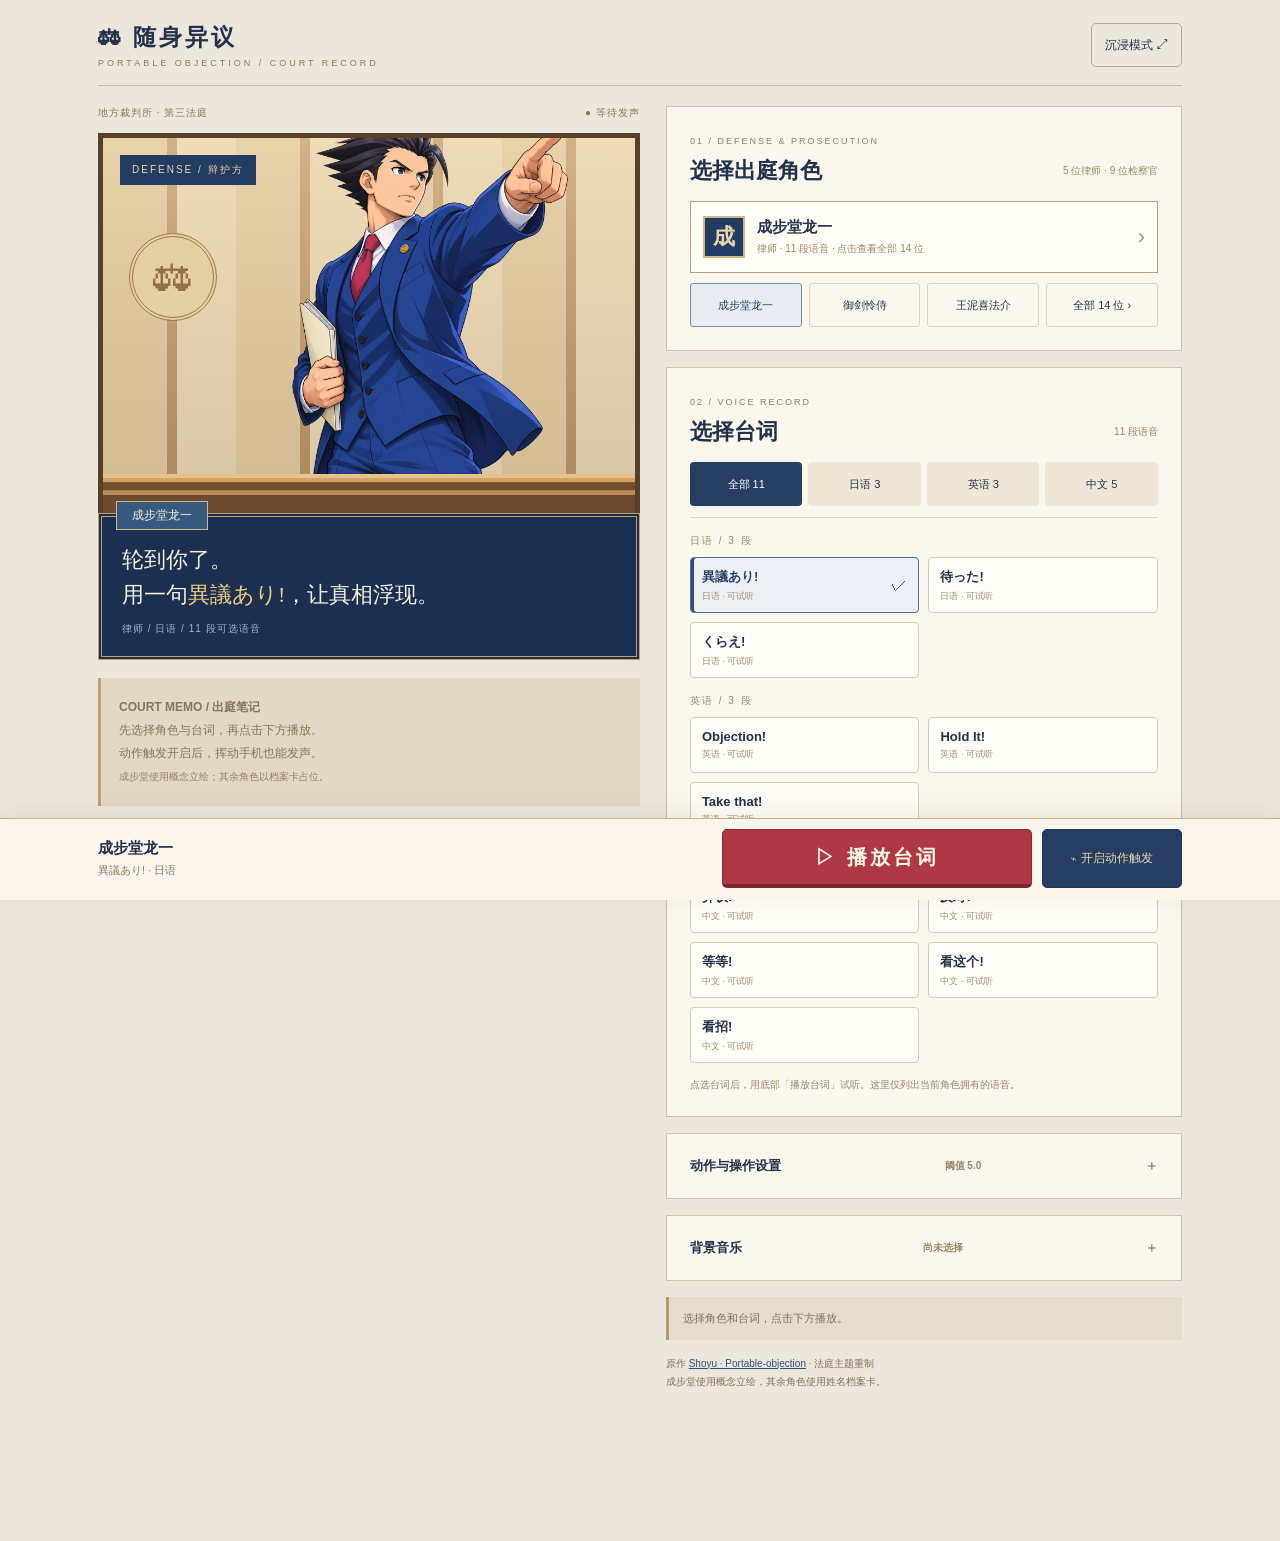
==== vibe-coding/index.html @ bfbdd08e "Apply approved courtroom design with responsive mobile layout" ====
<!doctype html>
<html lang="zh-CN">
<head>
<meta charset="utf-8">
<meta name="viewport" content="width=device-width,initial-scale=1,viewport-fit=cover">
<meta name="theme-color" content="#263e61">
<meta name="description" content="选择出庭角色，用一句异议让真相浮现。14位角色、81段语音，支持动作触发和本地背景音乐。">
<title>随身异议 · 法庭开庭</title>
<link rel="manifest" href="./manifest.json">
<link rel="icon" href="../img/badge.png">
<link rel="stylesheet" href="./styles.css">
<script src="./catalog.js" defer></script>
<script src="./app.js" defer></script>
</head>
<body>
<main class="shell"><header><div><div class="brand">⚖ 随身异议</div><div class="sub">PORTABLE OBJECTION / COURT RECORD</div></div><button class="outline" id="focus">沉浸模式 ⤢</button></header><div class="layout"><section class="stage-wrap"><div class="scene-meta"><span>地方裁判所 · 第三法庭</span><span id="stage-status">● 等待发声</span></div><div class="court" id="court"><div class="tag" id="role-tag">DEFENSE / 辩护方</div><img class="portrait" id="portrait" src="./assets/attorney.png" alt="成步堂风格概念立绘"><div class="placeholder" id="placeholder" hidden><strong id="monogram"></strong><p id="placeholder-name"></p><small>人物档案 · 立绘待补</small></div><div class="rail"></div></div><div class="dialogue"><span class="speaker" id="speaker"></span><p>轮到你了。<br>用一句<em id="dialogue-line"></em>，让真相浮现。</p><small id="dialogue-meta"></small></div><div class="stage-note"><b>COURT MEMO / 出庭笔记</b><br>先选择角色与台词，再点击下方播放。<br>动作触发开启后，挥动手机也能发声。<br><span class="tiny">成步堂使用概念立绘；其余角色以档案卡占位。</span></div></section><section class="controls"><div class="panel"><span class="eyebrow">01 / DEFENSE & PROSECUTION</span><div class="heading"><h1>选择出庭角色</h1><span class="count">5 位律师 · 9 位检察官</span></div><button id="choose-character" aria-haspopup="dialog" aria-controls="character-dialog" class="character-current"><span class="avatar" id="current-avatar"></span><span><strong id="current-name"></strong><small id="current-description"></small></span><span class="arrow">›</span></button><div class="quick" id="quick"></div></div><div class="panel"><span class="eyebrow">02 / VOICE RECORD</span><div class="heading"><h2>选择台词</h2><span class="count" id="voice-count"></span></div><div class="language-tabs" id="language-tabs"></div><div id="voice-groups"></div><p class="voice-help">点选台词后，用底部「播放台词」试听。这里仅列出当前角色拥有的语音。</p></div><details class="panel settings-panel" id="motion-settings"><summary>动作与操作设置 <span class="count" id="threshold-summary">阈值 5.0</span></summary><div class="setting-row"><label for="sensitivity">触发阈值<small>数值越低，越容易触发</small></label><b id="threshold-value">5.0</b></div><input id="sensitivity" class="range" type="range" min="0.2" max="80" step="0.2" value="5"><div class="tiny">轻微动作 <span style="float:right">用力挥动</span></div><div class="sensor-stats"><span id="sx">X 0.00</span><span id="sy">Y 0.00</span><span id="sz">Z 0.00</span><span id="peak">峰值 0.00</span></div><div class="secondary-grid"><button id="reset-peak">归零峰值</button><button id="simulate">模拟挥动</button></div><label class="setting-row"><span>桌面鼠标触发<small>Ctrl + Shift + Z 切换</small></span><input type="checkbox" id="mouse-mode"></label><label class="setting-row"><span>震动反馈<small>在支持的设备上配合语音震动</small></span><input type="checkbox" id="haptic" checked></label><div class="secondary-grid"><button id="clear-records">清除语音缓存</button><button id="reset-settings">恢复默认设置</button></div><p class="tiny">设置会保存在此浏览器。手机感应需要 HTTPS、设备支持和授权；也可以点击「模拟挥动」。</p></details><details class="panel settings-panel" id="music-settings"><summary>背景音乐 <span class="count" id="music-summary">尚未选择</span></summary><label class="file-pick">选择设备里的音乐，可多选<input id="music-files" type="file" accept="audio/*,.mp3,.m4a,.aac,.wav,.ogg,.opus,.flac" multiple></label><div class="track" id="track-name">未选择音乐</div><div class="music-controls"><button id="music-play" disabled>▷ 播放音乐</button><button id="music-next" disabled>下一首 ›</button><button id="music-clear" disabled>清空歌单</button></div><input class="range" id="music-seek" type="range" min="0" max="1000" value="0" disabled aria-label="音乐播放进度"><div class="music-time" id="music-time">--:-- / --:--</div><div class="music-bottom"><label><input type="checkbox" id="music-loop" checked> 循环</label><label>音量 <input id="music-volume" type="range" min="0" max="1" step="0.05" value="0.6"></label></div><label class="setting-row"><span>触发台词时播放背景音乐</span><input type="checkbox" id="auto-music"></label><p class="tiny" id="music-status">音频只在本机读取，不上传。离开页面后需重新选择。</p></details><div class="status" id="status" role="status" aria-live="polite">选择角色和台词，点击下方播放。</div><p class="source-note">原作 <a href="https://github.com/shoyu3/Portable-objection" target="_blank" rel="noopener noreferrer">Shoyu · Portable-objection</a> · 法庭主题重制<br>成步堂使用概念立绘，其余角色使用姓名档案卡。</p></section></div></main><footer class="dock"><div class="dock-inner"><div class="dock-selection"><strong id="dock-character"></strong><span id="dock-voice"></span></div><div class="dock-buttons"><button id="play" class="play">▷ 播放台词</button><button id="arm" class="arm">⌁ 开启动作触发</button></div></div></footer><button class="restore" id="restore">退出沉浸模式</button><div class="overlay" id="character-dialog" hidden role="dialog" aria-modal="true" aria-labelledby="dialog-title"><div class="sheet"><div class="sheet-top"><div class="sheet-title"><div><span class="eyebrow">CHARACTER RECORD / 全部 14 位</span><h2 id="dialog-title">出庭人物名单</h2></div><button id="close-dialog" class="close" aria-label="关闭人物名单">×</button></div><input id="character-search" class="search" type="search" placeholder="搜索角色姓名…" aria-label="搜索角色"></div><div id="character-results" class="character-results"></div></div></div><div id="burst" class="burst" aria-hidden="true"><img id="burst-image" alt="台词效果"></div><audio id="voice-audio" preload="none"></audio><audio id="music-audio" preload="metadata"></audio>

<noscript>请启用 JavaScript 以选择角色和播放台词。</noscript>
</body>
</html>
---- vibe-coding/styles.css ----
*{box-sizing:border-box}body{margin:0;color:#24314b;background:#ece7dd;font-family:'Microsoft YaHei','PingFang SC',sans-serif}button,input,select{font:inherit}button{cursor:pointer;color:inherit;touch-action:manipulation}button:focus-visible,input:focus-visible{outline:3px solid #c08636;outline-offset:3px}button{min-height:44px}button:disabled{opacity:.45;cursor:default}h1,h2,p{margin:0}.prototype{padding:8px 14px;text-align:center;background:#203250;color:#dfd3b6;font-size:10px;letter-spacing:1px}.shell{max-width:1140px;margin:auto;padding:22px 28px 135px}header{display:flex;justify-content:space-between;align-items:center;padding-bottom:17px;border-bottom:1px solid #c9bda6;margin-bottom:20px}.brand{font-family:serif;font-size:23px;font-weight:900;letter-spacing:3px}.sub{font-size:9px;letter-spacing:3px;color:#8d7b60;margin-top:5px}.outline{border:1px solid #b8aa92;background:transparent;padding:8px 13px;font-size:12px;border-radius:5px}.layout{display:grid;grid-template-columns:1.05fr 1fr;gap:26px;align-items:start}.stage-wrap{position:sticky;top:18px}.scene-meta{display:flex;justify-content:space-between;font-size:10px;letter-spacing:1px;color:#89765a;margin-bottom:13px}.court{height:380px;border:5px solid #58412b;border-bottom:0;position:relative;overflow:hidden;background:linear-gradient(#e8d0a688,#8a6b4344),repeating-linear-gradient(90deg,#ead5ae 0 12%,#b88f61 12% 14%,#f6e7c9 14% 25%)}.court:before{content:'⚖';position:absolute;left:26px;top:95px;border:4px double #9e7842;border-radius:50%;width:80px;height:80px;display:grid;place-items:center;font-size:40px;color:#937142;background:#e5d0a5}.tag{position:absolute;left:17px;top:17px;background:#233c61;color:#e9d6af;font-size:10px;letter-spacing:2px;padding:8px 12px;z-index:2}.portrait{position:absolute;right:-9%;bottom:-25px;height:112%;width:95%;object-fit:contain;object-position:bottom}.rail{height:39px;position:absolute;bottom:0;left:0;right:0;background:linear-gradient(#d0a467 0 12%,#72502e 13% 35%,#bc8c53 36% 49%,#6d4b30 50%);border-top:4px solid #e8c288}.placeholder{position:absolute;right:18px;top:66px;bottom:45px;width:66%;padding:20px;display:flex;align-items:center;justify-content:center;flex-direction:column;background:#f8eed7;border:4px double #b39868;color:#344366}.placeholder strong{font:900 65px serif}.placeholder p{font:700 20px serif;margin:14px 0 10px}.placeholder small{color:#9a8262;font-size:10px}.dialogue{position:relative;padding:25px 20px 20px;background:#1b3051;border:4px double #c0a16b;color:#f5efdf;min-height:122px}.speaker{position:absolute;top:-16px;left:14px;background:#355a7e;border:1px solid #cfb787;padding:5px 15px;font-size:12px}.dialogue p{font:22px/1.6 serif}.dialogue em{font-style:normal;color:#f4cc7a}.dialogue small{display:block;color:#a8b5ca;letter-spacing:1px;margin-top:10px;font-size:10px}.stage-note{padding:18px;background:#e2d8c6;margin-top:18px;border-left:3px solid #bda173;font-size:12px;line-height:1.9;color:#887658}.panel{border:1px solid #d2c4ab;background:#faf7ee;padding:23px;margin-bottom:16px}.eyebrow{font-size:9px;letter-spacing:2px;color:#927d5d}.heading{display:flex;justify-content:space-between;align-items:center;margin:8px 0 15px}.heading h1,.heading h2{font-family:serif;font-size:22px}.count{font-size:10px;color:#9b8665}.character-current{display:flex;align-items:center;width:100%;border:1px solid #b8a17a;background:#fffdf6;padding:12px;text-align:left;gap:12px;min-height:72px}.avatar{width:42px;height:42px;flex:none;background:#233c61;color:#ead4a9;display:grid;place-items:center;font-family:serif;font-weight:900;font-size:22px;border:2px double #d1b77f}.character-current strong{font-size:15px;display:block}.character-current small{display:block;font-size:10px;color:#9a8766;margin-top:5px}.character-current .arrow{margin-left:auto;font-size:22px;color:#ae9370}.quick{display:flex;gap:7px;margin-top:10px;flex-wrap:wrap}.quick button{flex:1;background:none;border:1px solid #ddd2bf;min-height:44px;font-size:11px;border-radius:3px;padding:7px 9px}.quick button.active{border-color:#7a8ba4;color:#203c63;background:#e9edf1}.language-tabs{display:flex;gap:6px;border-bottom:1px solid #dfd4c2;margin-bottom:14px;padding-bottom:11px}.language-tabs button{flex:1;min-height:44px;font-size:11px;border:0;border-radius:4px;background:#eee7d8}.language-tabs button.active{background:#263e61;color:#fff}.voice-group h3{font-size:10px;letter-spacing:2px;color:#9b8564;font-weight:normal;margin:16px 0 9px}.voice-grid{display:grid;grid-template-columns:repeat(2,minmax(0,1fr));gap:9px}.voice-btn{border:1px solid #d6ccb9;background:#fffdf7;min-height:56px;padding:9px 11px;display:flex;align-items:center;text-align:left;gap:5px;border-radius:4px;min-width:0}.voice-btn strong{display:block;font-size:13px;overflow-wrap:anywhere}.voice-btn small{display:block;color:#a18b6c;font-size:9px;margin-top:4px}.voice-btn .check{margin-left:auto;opacity:0}.voice-btn.active{background:#edf0f4;border-color:#506a90;box-shadow:inset 3px 0 #304d76}.voice-btn.active .check{opacity:1;color:#365681}.voice-btn.active strong{color:#26446e}.voice-help{font-size:10px;color:#978463;margin-top:13px;line-height:1.7}.tiny{font-size:10px;color:#948166;line-height:1.8}details summary{cursor:pointer;min-height:44px;display:flex;align-items:center;justify-content:space-between;font-size:13px;font-weight:bold;list-style:none}details summary::-webkit-details-marker{display:none}details summary:after{content:'＋';color:#9d8660}details[open] summary:after{content:'−'}.settings-panel{padding-top:10px;padding-bottom:10px}.setting-row{display:flex;align-items:center;justify-content:space-between;gap:12px;font-size:12px;margin:14px 0}.setting-row small{display:block;margin-top:5px;font-size:10px;color:#9c896c}.setting-row input[type=checkbox]{width:19px;height:19px;accent-color:#243e63}.range{width:100%;accent-color:#a23540}.sensor-stats{display:grid;grid-template-columns:repeat(4,1fr);gap:6px;background:#eee8dc;padding:10px;margin:13px 0;font:10px monospace;text-align:center}.secondary-grid{display:grid;grid-template-columns:1fr 1fr;gap:8px;margin:12px 0}.secondary-grid button{background:transparent;border:1px solid #cebea2;font-size:11px;border-radius:3px}.file-pick{display:block;padding:13px;background:#f0e9db;border:1px dashed #b7a484;text-align:center;font-size:12px;cursor:pointer}.file-pick input{display:block;width:100%;margin-top:9px;font-size:10px}.music-controls{display:grid;grid-template-columns:1fr 1fr;gap:8px;margin:10px 0}.music-controls button{border:1px solid #cdbd9d;background:#fffaf0}.track{font-size:11px;overflow-wrap:anywhere;color:#716856;margin:12px 0 8px}.music-bottom{display:flex;justify-content:space-between;align-items:center;font-size:11px;gap:14px}.music-bottom input[type=range]{width:100px;accent-color:#a23540}.status{font-size:11px;line-height:1.7;color:#7d735e;padding:12px 14px;background:#e4dccd;border-left:3px solid #b49a6c}.dock{position:fixed;z-index:20;bottom:0;left:0;right:0;border-top:1px solid #c7b28b;background:#faf6ed;padding:10px 20px max(12px,env(safe-area-inset-bottom));box-shadow:0 -5px 30px #3b2a1614}.dock-inner{max-width:1084px;margin:auto;display:flex;align-items:center;gap:18px}.dock-selection{flex:1;min-width:0}.dock-selection strong{font:700 15px serif;display:block}.dock-selection span{font-size:11px;color:#8f7b5b;display:block;margin-top:5px}.dock-buttons{display:flex;gap:10px;width:460px}.play{flex:1;border:1px solid #8e2933;background:#ae3944;color:#fff8e8;border-bottom:4px solid #7b2732;min-height:59px;font-size:20px;font-weight:900;letter-spacing:3px;border-radius:5px}.arm{width:140px;border:1px solid #213958;background:#263e61;color:#e7d7b7;font-size:12px;border-radius:5px}.arm.on{background:#385d4d;border-color:#385d4d}.overlay{position:fixed;inset:0;z-index:50;display:flex;align-items:center;justify-content:center;background:#111c32aa;padding:20px}.overlay[hidden],.portrait[hidden],.placeholder[hidden]{display:none}.sheet{max-width:540px;width:100%;max-height:86dvh;background:#fbf7ee;border:2px solid #b99e6d;display:flex;flex-direction:column;border-radius:12px;overflow:hidden;box-shadow:0 25px 100px #0005}.sheet-top{padding:18px 20px 12px;border-bottom:1px solid #ddceb6}.sheet-title{display:flex;align-items:center;justify-content:space-between}.sheet-title h2{font:700 23px serif}.close{font-size:22px;border:0;background:none;min-width:44px}.search{width:100%;height:43px;margin-top:13px;border:1px solid #ccbc9f;padding:0 12px;background:#fffefa;border-radius:4px}.character-results{overflow-y:auto;overscroll-behavior:contain;padding:0 20px 18px}.character-results h3{font-size:11px;letter-spacing:2px;color:#967b53;margin:20px 0 11px}.character-grid{display:grid;grid-template-columns:1fr 1fr;gap:9px}.character-choice{display:flex;align-items:center;text-align:left;gap:10px;border:1px solid #dfd2bb;background:#fffdf7;padding:10px;min-height:72px;border-radius:4px}.character-choice .avatar{width:32px;height:38px;font-size:17px}.character-choice strong{font-size:12px;display:block;line-height:1.5}.character-choice small{font-size:10px;color:#9f8c6c;display:block;margin-top:5px}.character-choice.active{border-color:#345478;background:#e7edf3}.no-results{padding:30px 0;font-size:13px;color:#928268}.burst{position:fixed;z-index:40;inset:0;display:grid;place-items:center;background:repeating-conic-gradient(from 15deg,#fff7 0deg 7deg,#f2ca4150 8deg 15deg);pointer-events:none;opacity:0;transform:scale(1.1);transition:.12s}.burst.show{opacity:1;transform:scale(1)}.burst img{width:min(88vw,650px);filter:drop-shadow(0 7px 0 #273c64)}.focus-mode .controls,.focus-mode header,.focus-mode .stage-note{display:none}.focus-mode .layout{display:block}.focus-mode .stage-wrap{max-width:700px;margin:auto}.focus-mode .court{height:60vh}.restore{display:none;position:fixed;top:15px;right:15px;z-index:25;background:#fff9;border:1px solid #b99a66;padding:7px 12px}.focus-mode .restore{display:block}
@media(max-width:740px){.shell{padding:15px 16px 135px}.layout{grid-template-columns:1fr;gap:17px}.stage-wrap{position:static}.brand{font-size:21px}header{padding-bottom:12px;margin-bottom:14px}.sub{font-size:8px}.outline{min-height:44px;font-size:11px;padding:6px 10px}.court{height:255px}.court:before{top:90px;left:20px;width:62px;height:62px;font-size:31px}.portrait{height:120%;bottom:-38px;right:-10%}.tag{font-size:9px;top:12px;left:12px}.dialogue{padding:22px 16px 15px;min-height:102px}.dialogue p{font-size:19px}.dialogue small{font-size:9px;margin-top:6px}.scene-meta{font-size:9px;margin-bottom:11px}.stage-note{display:none}.panel{padding:17px;margin-bottom:13px}.settings-panel{padding:9px 17px}.heading h1,.heading h2{font-size:20px}.character-current{min-height:68px}.heading{margin-bottom:12px}.quick{gap:6px}.quick button{font-size:10px;padding:5px 6px;min-height:44px}.dock{padding:9px 16px max(10px,env(safe-area-inset-bottom))}.dock-inner{display:block}.dock-selection{display:flex;justify-content:space-between;gap:8px;align-items:center;margin-bottom:8px}.dock-selection strong{font-size:12px;max-width:58%;overflow:hidden;text-overflow:ellipsis;white-space:nowrap}.dock-selection span{font-size:10px;margin:0}.dock-buttons{width:100%;gap:8px}.play{min-height:54px;font-size:18px}.arm{width:116px;font-size:11px}.overlay{padding:0;align-items:flex-end}.sheet{max-height:86dvh;border-radius:16px 16px 0 0;max-width:none;padding-bottom:env(safe-area-inset-bottom)}.character-choice{min-height:72px}.placeholder{top:55px;bottom:38px;width:63%;padding:12px}.placeholder strong{font-size:48px}.placeholder p{font-size:16px;margin:10px 0}.placeholder small{font-size:9px}}@media(prefers-reduced-motion:reduce){*{transition:none!important;animation:none!important}}

/* Mobile confirmation layout: compact stage, single-language voice grid, persistent thumb controls. */
@media(max-width:740px){
.prototype{font-size:9px;padding:5px 8px;letter-spacing:.5px}.shell{padding:10px 12px 126px}header{margin-bottom:10px;padding-bottom:9px}.brand{font-size:20px}.sub{font-size:7px;letter-spacing:1.5px;margin-top:3px}.outline{font-size:10px;min-height:40px;padding:5px 8px}.layout{gap:12px}.scene-meta{font-size:9px;margin-bottom:8px}.court{height:156px;border-width:3px}.portrait{height:270px;width:86%;bottom:-125px;right:0;object-position:right bottom}.court:before{width:58px;height:58px;font-size:28px;top:53px;left:23px}.tag{top:9px;left:9px;font-size:8px;padding:5px 7px}.rail{height:23px;border-top-width:3px}.dialogue{min-height:72px;padding:17px 12px 11px;border-width:3px}.speaker{font-size:10px;top:-13px;left:9px;padding:4px 11px}.dialogue p{font-size:16px;line-height:1.5}.dialogue p br{display:none}.dialogue small{font-size:9px;margin-top:5px}.placeholder{top:38px;bottom:25px;width:60%;padding:7px;right:10px;flex-direction:row;gap:10px;border-width:2px}.placeholder strong{font-size:34px}.placeholder p{font-size:13px;margin:0;max-width:100px}.placeholder small{display:none}.panel{padding:12px;margin-bottom:10px;border-radius:6px}.panel>.eyebrow{display:none}.heading{margin:0 0 9px}.heading h1,.heading h2{font-size:17px}.count{font-size:9px}.character-current{padding:8px 10px;min-height:58px;border-radius:4px;gap:10px}.character-current .avatar{height:36px;width:36px;font-size:20px}.character-current strong{font-size:13px}.character-current small{font-size:9px;margin-top:3px}.quick{display:none}.language-tabs{gap:5px;padding-bottom:0;border:0;margin-bottom:10px}.language-tabs button{min-height:44px;font-size:11px}.voice-group h3{font-size:9px;margin:12px 0 6px}.single-language .voice-group h3{display:none}.voice-grid{gap:8px}.voice-btn{min-height:50px;padding:8px 10px;border-radius:5px}.voice-btn strong{font-size:13px}.voice-btn small{font-size:9px;margin-top:3px}.voice-help{display:none}.settings-panel{padding:5px 12px}.settings-panel summary{min-height:44px;font-size:12px}.status{font-size:10px;padding:9px 11px}.dock{padding:8px 12px max(10px,env(safe-area-inset-bottom))}.dock-selection{margin-bottom:7px}.dock-selection strong{font-size:11px}.dock-selection span{font-size:10px}.dock-buttons{gap:8px}.play{min-height:54px;font-size:18px}.arm{width:112px;font-size:11px}.focus-mode .court{height:60vh}.focus-mode .portrait{height:110%;bottom:-10%;width:100%}.sheet-top{padding:13px 16px 10px}.character-results{padding:0 16px 16px}.character-choice{min-height:68px}.character-grid{gap:8px}}
@media(max-width:350px){.heading h1,.heading h2{font-size:16px}.count{font-size:8px}.dialogue p{font-size:15px}.arm{width:104px}.character-current small{font-size:8px}.brand{font-size:18px}.court{height:140px}.portrait{bottom:-140px}}

/* Production accessibility, safe areas and focus mode. */
html{color-scheme:light}body{min-height:100dvh}body.dialog-open{overflow:hidden}
.source-note{font-size:10px;color:#827156;line-height:1.8;margin:15px 0}.source-note a{color:#314f76}
.music-time{font:10px monospace;color:#88765c;text-align:right;margin-top:5px}
.focus-mode .dock{display:none}.focus-mode .shell{padding-bottom:30px}.restore{border-radius:5px;background:#faf7ee}
.character-choice,.voice-btn,.dock-buttons button{scroll-margin-bottom:130px}
.character-choice>span:last-child{min-width:0}.character-current>span:nth-child(2){min-width:0}
.music-bottom{flex-wrap:wrap}button[aria-pressed=true]{outline-offset:3px}
.music-controls{grid-template-columns:1fr 1fr 1fr}.file-pick:focus-within{outline:3px solid #c08636;outline-offset:3px}
@media(max-width:740px){.outline{min-height:44px}.shell{padding-bottom:calc(126px + env(safe-area-inset-bottom))}.focus-mode .shell{padding-bottom:24px}.restore{top:max(12px,env(safe-area-inset-top))}.source-note{font-size:10px}}
@media(max-width:350px){.character-grid{grid-template-columns:1fr}.music-controls{gap:5px}.music-controls button{font-size:11px}}
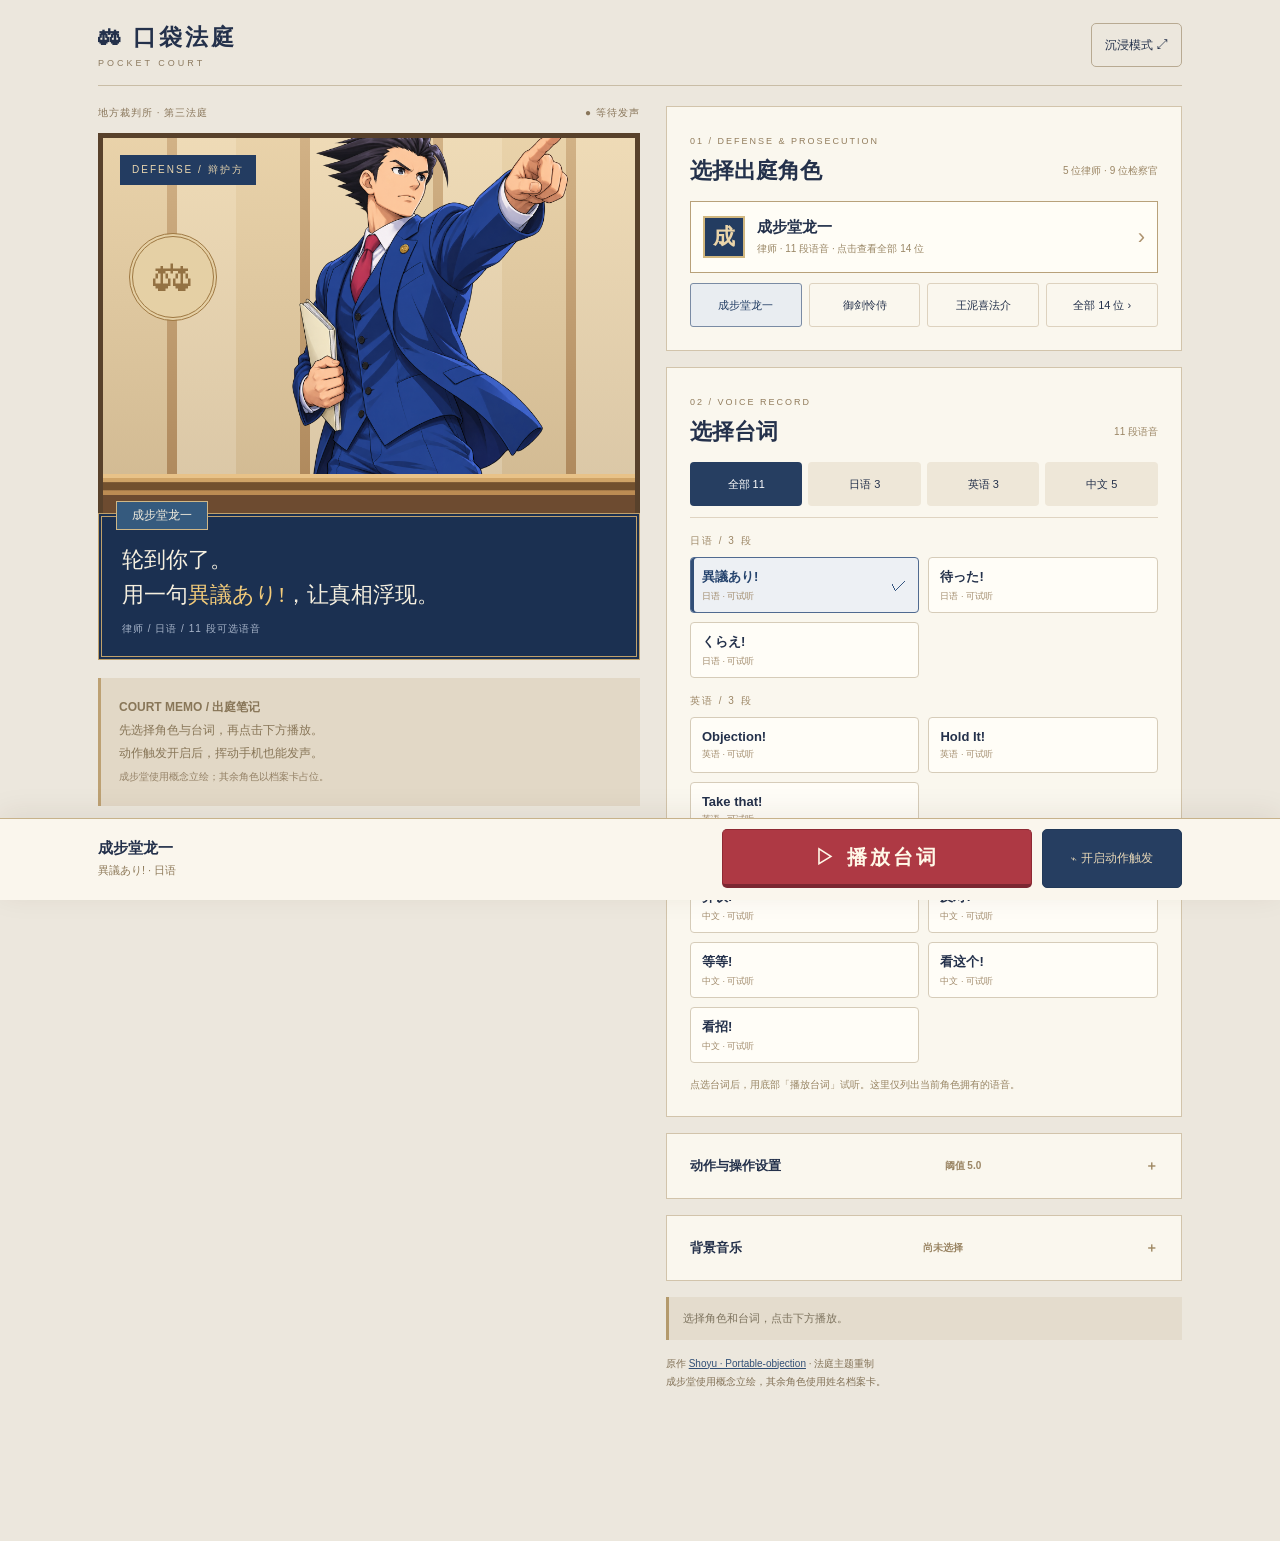
==== commit cc917577: "Rename page branding to Pocket Court" ====
--- a/vibe-coding/index.html
+++ b/vibe-coding/index.html
@@ -5,7 +5,7 @@
 <meta name="viewport" content="width=device-width,initial-scale=1,viewport-fit=cover">
 <meta name="theme-color" content="#263e61">
 <meta name="description" content="选择出庭角色，用一句异议让真相浮现。14位角色、81段语音，支持动作触发和本地背景音乐。">
-<title>随身异议 · 法庭开庭</title>
+<title>口袋法庭 · Pocket Court</title>
 <link rel="manifest" href="./manifest.json">
 <link rel="icon" href="../img/badge.png">
 <link rel="stylesheet" href="./styles.css">
@@ -13,7 +13,7 @@
 <script src="./app.js" defer></script>
 </head>
 <body>
-<main class="shell"><header><div><div class="brand">⚖ 随身异议</div><div class="sub">PORTABLE OBJECTION / COURT RECORD</div></div><button class="outline" id="focus">沉浸模式 ⤢</button></header><div class="layout"><section class="stage-wrap"><div class="scene-meta"><span>地方裁判所 · 第三法庭</span><span id="stage-status">● 等待发声</span></div><div class="court" id="court"><div class="tag" id="role-tag">DEFENSE / 辩护方</div><img class="portrait" id="portrait" src="./assets/attorney.png" alt="成步堂风格概念立绘"><div class="placeholder" id="placeholder" hidden><strong id="monogram"></strong><p id="placeholder-name"></p><small>人物档案 · 立绘待补</small></div><div class="rail"></div></div><div class="dialogue"><span class="speaker" id="speaker"></span><p>轮到你了。<br>用一句<em id="dialogue-line"></em>，让真相浮现。</p><small id="dialogue-meta"></small></div><div class="stage-note"><b>COURT MEMO / 出庭笔记</b><br>先选择角色与台词，再点击下方播放。<br>动作触发开启后，挥动手机也能发声。<br><span class="tiny">成步堂使用概念立绘；其余角色以档案卡占位。</span></div></section><section class="controls"><div class="panel"><span class="eyebrow">01 / DEFENSE & PROSECUTION</span><div class="heading"><h1>选择出庭角色</h1><span class="count">5 位律师 · 9 位检察官</span></div><button id="choose-character" aria-haspopup="dialog" aria-controls="character-dialog" class="character-current"><span class="avatar" id="current-avatar"></span><span><strong id="current-name"></strong><small id="current-description"></small></span><span class="arrow">›</span></button><div class="quick" id="quick"></div></div><div class="panel"><span class="eyebrow">02 / VOICE RECORD</span><div class="heading"><h2>选择台词</h2><span class="count" id="voice-count"></span></div><div class="language-tabs" id="language-tabs"></div><div id="voice-groups"></div><p class="voice-help">点选台词后，用底部「播放台词」试听。这里仅列出当前角色拥有的语音。</p></div><details class="panel settings-panel" id="motion-settings"><summary>动作与操作设置 <span class="count" id="threshold-summary">阈值 5.0</span></summary><div class="setting-row"><label for="sensitivity">触发阈值<small>数值越低，越容易触发</small></label><b id="threshold-value">5.0</b></div><input id="sensitivity" class="range" type="range" min="0.2" max="80" step="0.2" value="5"><div class="tiny">轻微动作 <span style="float:right">用力挥动</span></div><div class="sensor-stats"><span id="sx">X 0.00</span><span id="sy">Y 0.00</span><span id="sz">Z 0.00</span><span id="peak">峰值 0.00</span></div><div class="secondary-grid"><button id="reset-peak">归零峰值</button><button id="simulate">模拟挥动</button></div><label class="setting-row"><span>桌面鼠标触发<small>Ctrl + Shift + Z 切换</small></span><input type="checkbox" id="mouse-mode"></label><label class="setting-row"><span>震动反馈<small>在支持的设备上配合语音震动</small></span><input type="checkbox" id="haptic" checked></label><div class="secondary-grid"><button id="clear-records">清除语音缓存</button><button id="reset-settings">恢复默认设置</button></div><p class="tiny">设置会保存在此浏览器。手机感应需要 HTTPS、设备支持和授权；也可以点击「模拟挥动」。</p></details><details class="panel settings-panel" id="music-settings"><summary>背景音乐 <span class="count" id="music-summary">尚未选择</span></summary><label class="file-pick">选择设备里的音乐，可多选<input id="music-files" type="file" accept="audio/*,.mp3,.m4a,.aac,.wav,.ogg,.opus,.flac" multiple></label><div class="track" id="track-name">未选择音乐</div><div class="music-controls"><button id="music-play" disabled>▷ 播放音乐</button><button id="music-next" disabled>下一首 ›</button><button id="music-clear" disabled>清空歌单</button></div><input class="range" id="music-seek" type="range" min="0" max="1000" value="0" disabled aria-label="音乐播放进度"><div class="music-time" id="music-time">--:-- / --:--</div><div class="music-bottom"><label><input type="checkbox" id="music-loop" checked> 循环</label><label>音量 <input id="music-volume" type="range" min="0" max="1" step="0.05" value="0.6"></label></div><label class="setting-row"><span>触发台词时播放背景音乐</span><input type="checkbox" id="auto-music"></label><p class="tiny" id="music-status">音频只在本机读取，不上传。离开页面后需重新选择。</p></details><div class="status" id="status" role="status" aria-live="polite">选择角色和台词，点击下方播放。</div><p class="source-note">原作 <a href="https://github.com/shoyu3/Portable-objection" target="_blank" rel="noopener noreferrer">Shoyu · Portable-objection</a> · 法庭主题重制<br>成步堂使用概念立绘，其余角色使用姓名档案卡。</p></section></div></main><footer class="dock"><div class="dock-inner"><div class="dock-selection"><strong id="dock-character"></strong><span id="dock-voice"></span></div><div class="dock-buttons"><button id="play" class="play">▷ 播放台词</button><button id="arm" class="arm">⌁ 开启动作触发</button></div></div></footer><button class="restore" id="restore">退出沉浸模式</button><div class="overlay" id="character-dialog" hidden role="dialog" aria-modal="true" aria-labelledby="dialog-title"><div class="sheet"><div class="sheet-top"><div class="sheet-title"><div><span class="eyebrow">CHARACTER RECORD / 全部 14 位</span><h2 id="dialog-title">出庭人物名单</h2></div><button id="close-dialog" class="close" aria-label="关闭人物名单">×</button></div><input id="character-search" class="search" type="search" placeholder="搜索角色姓名…" aria-label="搜索角色"></div><div id="character-results" class="character-results"></div></div></div><div id="burst" class="burst" aria-hidden="true"><img id="burst-image" alt="台词效果"></div><audio id="voice-audio" preload="none"></audio><audio id="music-audio" preload="metadata"></audio>
+<main class="shell"><header><div><div class="brand">⚖ 口袋法庭</div><div class="sub">POCKET COURT</div></div><button class="outline" id="focus">沉浸模式 ⤢</button></header><div class="layout"><section class="stage-wrap"><div class="scene-meta"><span>地方裁判所 · 第三法庭</span><span id="stage-status">● 等待发声</span></div><div class="court" id="court"><div class="tag" id="role-tag">DEFENSE / 辩护方</div><img class="portrait" id="portrait" src="./assets/attorney.png" alt="成步堂风格概念立绘"><div class="placeholder" id="placeholder" hidden><strong id="monogram"></strong><p id="placeholder-name"></p><small>人物档案 · 立绘待补</small></div><div class="rail"></div></div><div class="dialogue"><span class="speaker" id="speaker"></span><p>轮到你了。<br>用一句<em id="dialogue-line"></em>，让真相浮现。</p><small id="dialogue-meta"></small></div><div class="stage-note"><b>COURT MEMO / 出庭笔记</b><br>先选择角色与台词，再点击下方播放。<br>动作触发开启后，挥动手机也能发声。<br><span class="tiny">成步堂使用概念立绘；其余角色以档案卡占位。</span></div></section><section class="controls"><div class="panel"><span class="eyebrow">01 / DEFENSE & PROSECUTION</span><div class="heading"><h1>选择出庭角色</h1><span class="count">5 位律师 · 9 位检察官</span></div><button id="choose-character" aria-haspopup="dialog" aria-controls="character-dialog" class="character-current"><span class="avatar" id="current-avatar"></span><span><strong id="current-name"></strong><small id="current-description"></small></span><span class="arrow">›</span></button><div class="quick" id="quick"></div></div><div class="panel"><span class="eyebrow">02 / VOICE RECORD</span><div class="heading"><h2>选择台词</h2><span class="count" id="voice-count"></span></div><div class="language-tabs" id="language-tabs"></div><div id="voice-groups"></div><p class="voice-help">点选台词后，用底部「播放台词」试听。这里仅列出当前角色拥有的语音。</p></div><details class="panel settings-panel" id="motion-settings"><summary>动作与操作设置 <span class="count" id="threshold-summary">阈值 5.0</span></summary><div class="setting-row"><label for="sensitivity">触发阈值<small>数值越低，越容易触发</small></label><b id="threshold-value">5.0</b></div><input id="sensitivity" class="range" type="range" min="0.2" max="80" step="0.2" value="5"><div class="tiny">轻微动作 <span style="float:right">用力挥动</span></div><div class="sensor-stats"><span id="sx">X 0.00</span><span id="sy">Y 0.00</span><span id="sz">Z 0.00</span><span id="peak">峰值 0.00</span></div><div class="secondary-grid"><button id="reset-peak">归零峰值</button><button id="simulate">模拟挥动</button></div><label class="setting-row"><span>桌面鼠标触发<small>Ctrl + Shift + Z 切换</small></span><input type="checkbox" id="mouse-mode"></label><label class="setting-row"><span>震动反馈<small>在支持的设备上配合语音震动</small></span><input type="checkbox" id="haptic" checked></label><div class="secondary-grid"><button id="clear-records">清除语音缓存</button><button id="reset-settings">恢复默认设置</button></div><p class="tiny">设置会保存在此浏览器。手机感应需要 HTTPS、设备支持和授权；也可以点击「模拟挥动」。</p></details><details class="panel settings-panel" id="music-settings"><summary>背景音乐 <span class="count" id="music-summary">尚未选择</span></summary><label class="file-pick">选择设备里的音乐，可多选<input id="music-files" type="file" accept="audio/*,.mp3,.m4a,.aac,.wav,.ogg,.opus,.flac" multiple></label><div class="track" id="track-name">未选择音乐</div><div class="music-controls"><button id="music-play" disabled>▷ 播放音乐</button><button id="music-next" disabled>下一首 ›</button><button id="music-clear" disabled>清空歌单</button></div><input class="range" id="music-seek" type="range" min="0" max="1000" value="0" disabled aria-label="音乐播放进度"><div class="music-time" id="music-time">--:-- / --:--</div><div class="music-bottom"><label><input type="checkbox" id="music-loop" checked> 循环</label><label>音量 <input id="music-volume" type="range" min="0" max="1" step="0.05" value="0.6"></label></div><label class="setting-row"><span>触发台词时播放背景音乐</span><input type="checkbox" id="auto-music"></label><p class="tiny" id="music-status">音频只在本机读取，不上传。离开页面后需重新选择。</p></details><div class="status" id="status" role="status" aria-live="polite">选择角色和台词，点击下方播放。</div><p class="source-note">原作 <a href="https://github.com/shoyu3/Portable-objection" target="_blank" rel="noopener noreferrer">Shoyu · Portable-objection</a> · 法庭主题重制<br>成步堂使用概念立绘，其余角色使用姓名档案卡。</p></section></div></main><footer class="dock"><div class="dock-inner"><div class="dock-selection"><strong id="dock-character"></strong><span id="dock-voice"></span></div><div class="dock-buttons"><button id="play" class="play">▷ 播放台词</button><button id="arm" class="arm">⌁ 开启动作触发</button></div></div></footer><button class="restore" id="restore">退出沉浸模式</button><div class="overlay" id="character-dialog" hidden role="dialog" aria-modal="true" aria-labelledby="dialog-title"><div class="sheet"><div class="sheet-top"><div class="sheet-title"><div><span class="eyebrow">CHARACTER RECORD / 全部 14 位</span><h2 id="dialog-title">出庭人物名单</h2></div><button id="close-dialog" class="close" aria-label="关闭人物名单">×</button></div><input id="character-search" class="search" type="search" placeholder="搜索角色姓名…" aria-label="搜索角色"></div><div id="character-results" class="character-results"></div></div></div><div id="burst" class="burst" aria-hidden="true"><img id="burst-image" alt="台词效果"></div><audio id="voice-audio" preload="none"></audio><audio id="music-audio" preload="metadata"></audio>
 
 <noscript>请启用 JavaScript 以选择角色和播放台词。</noscript>
 </body>
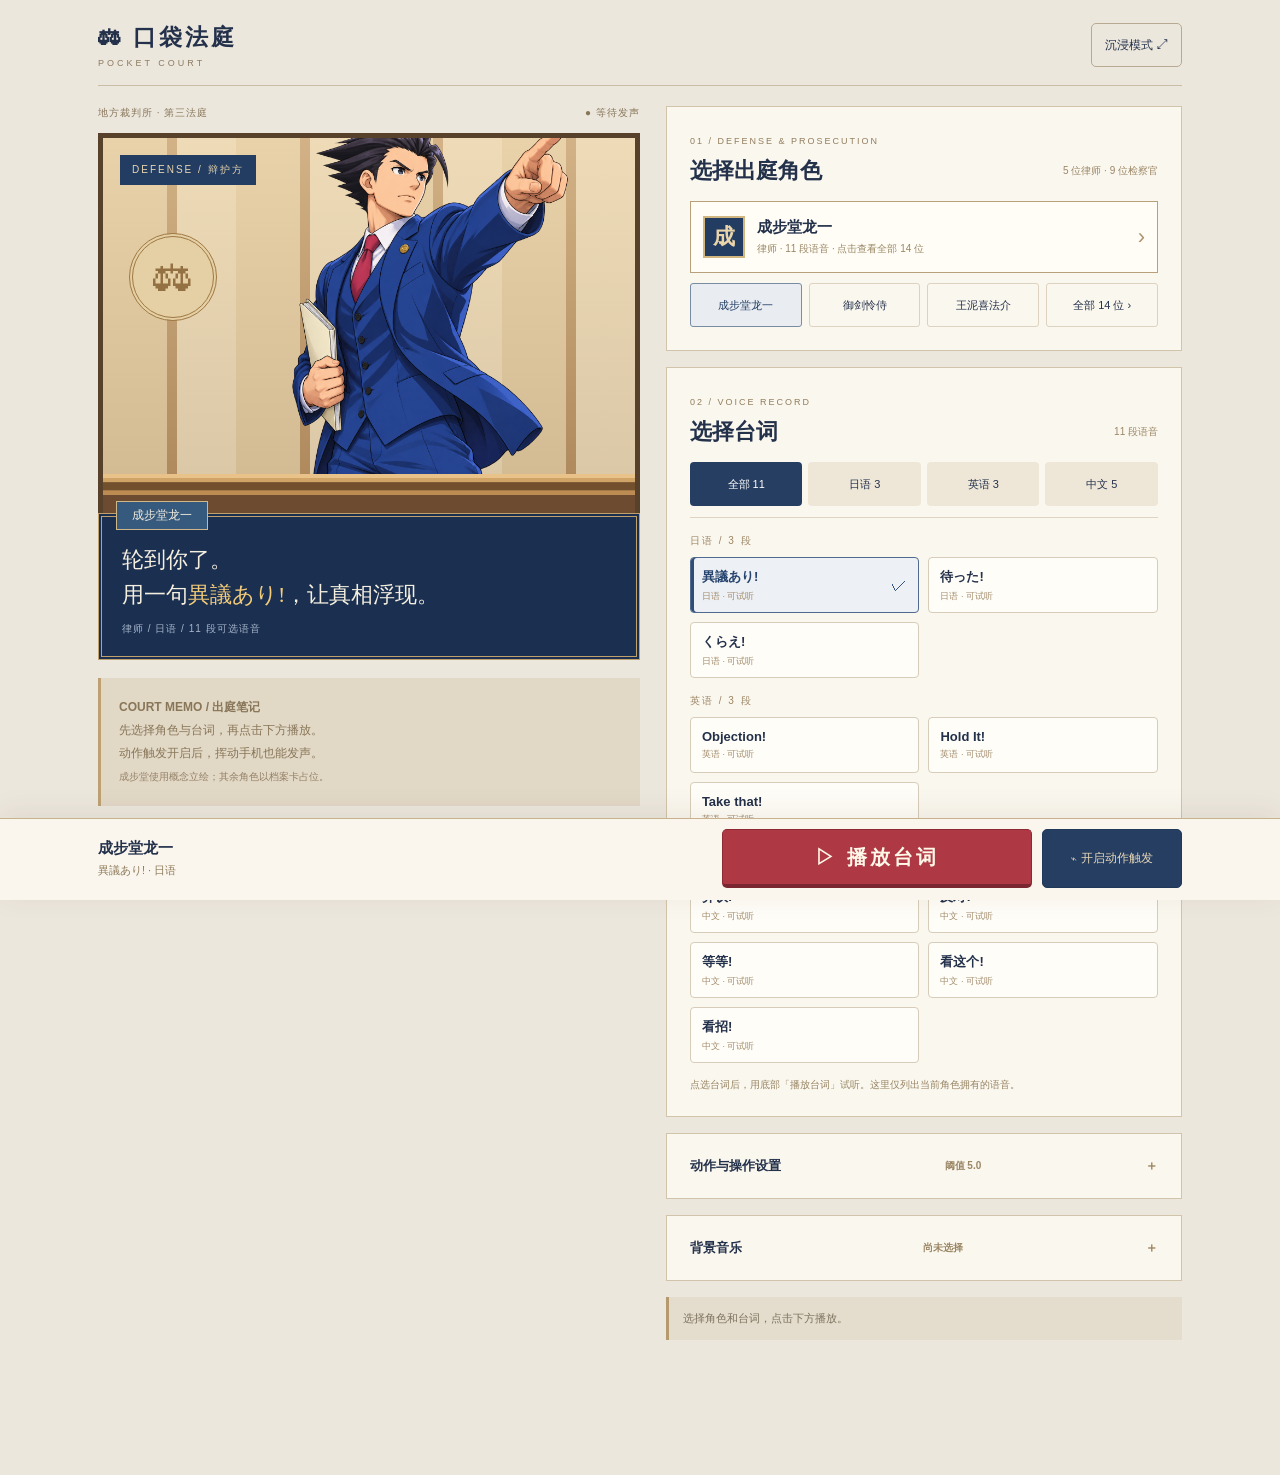
==== commit f7162264: "Remove footer explanatory note from page" ====
--- a/vibe-coding/index.html
+++ b/vibe-coding/index.html
@@ -13,7 +13,7 @@
 <script src="./app.js" defer></script>
 </head>
 <body>
-<main class="shell"><header><div><div class="brand">⚖ 口袋法庭</div><div class="sub">POCKET COURT</div></div><button class="outline" id="focus">沉浸模式 ⤢</button></header><div class="layout"><section class="stage-wrap"><div class="scene-meta"><span>地方裁判所 · 第三法庭</span><span id="stage-status">● 等待发声</span></div><div class="court" id="court"><div class="tag" id="role-tag">DEFENSE / 辩护方</div><img class="portrait" id="portrait" src="./assets/attorney.png" alt="成步堂风格概念立绘"><div class="placeholder" id="placeholder" hidden><strong id="monogram"></strong><p id="placeholder-name"></p><small>人物档案 · 立绘待补</small></div><div class="rail"></div></div><div class="dialogue"><span class="speaker" id="speaker"></span><p>轮到你了。<br>用一句<em id="dialogue-line"></em>，让真相浮现。</p><small id="dialogue-meta"></small></div><div class="stage-note"><b>COURT MEMO / 出庭笔记</b><br>先选择角色与台词，再点击下方播放。<br>动作触发开启后，挥动手机也能发声。<br><span class="tiny">成步堂使用概念立绘；其余角色以档案卡占位。</span></div></section><section class="controls"><div class="panel"><span class="eyebrow">01 / DEFENSE & PROSECUTION</span><div class="heading"><h1>选择出庭角色</h1><span class="count">5 位律师 · 9 位检察官</span></div><button id="choose-character" aria-haspopup="dialog" aria-controls="character-dialog" class="character-current"><span class="avatar" id="current-avatar"></span><span><strong id="current-name"></strong><small id="current-description"></small></span><span class="arrow">›</span></button><div class="quick" id="quick"></div></div><div class="panel"><span class="eyebrow">02 / VOICE RECORD</span><div class="heading"><h2>选择台词</h2><span class="count" id="voice-count"></span></div><div class="language-tabs" id="language-tabs"></div><div id="voice-groups"></div><p class="voice-help">点选台词后，用底部「播放台词」试听。这里仅列出当前角色拥有的语音。</p></div><details class="panel settings-panel" id="motion-settings"><summary>动作与操作设置 <span class="count" id="threshold-summary">阈值 5.0</span></summary><div class="setting-row"><label for="sensitivity">触发阈值<small>数值越低，越容易触发</small></label><b id="threshold-value">5.0</b></div><input id="sensitivity" class="range" type="range" min="0.2" max="80" step="0.2" value="5"><div class="tiny">轻微动作 <span style="float:right">用力挥动</span></div><div class="sensor-stats"><span id="sx">X 0.00</span><span id="sy">Y 0.00</span><span id="sz">Z 0.00</span><span id="peak">峰值 0.00</span></div><div class="secondary-grid"><button id="reset-peak">归零峰值</button><button id="simulate">模拟挥动</button></div><label class="setting-row"><span>桌面鼠标触发<small>Ctrl + Shift + Z 切换</small></span><input type="checkbox" id="mouse-mode"></label><label class="setting-row"><span>震动反馈<small>在支持的设备上配合语音震动</small></span><input type="checkbox" id="haptic" checked></label><div class="secondary-grid"><button id="clear-records">清除语音缓存</button><button id="reset-settings">恢复默认设置</button></div><p class="tiny">设置会保存在此浏览器。手机感应需要 HTTPS、设备支持和授权；也可以点击「模拟挥动」。</p></details><details class="panel settings-panel" id="music-settings"><summary>背景音乐 <span class="count" id="music-summary">尚未选择</span></summary><label class="file-pick">选择设备里的音乐，可多选<input id="music-files" type="file" accept="audio/*,.mp3,.m4a,.aac,.wav,.ogg,.opus,.flac" multiple></label><div class="track" id="track-name">未选择音乐</div><div class="music-controls"><button id="music-play" disabled>▷ 播放音乐</button><button id="music-next" disabled>下一首 ›</button><button id="music-clear" disabled>清空歌单</button></div><input class="range" id="music-seek" type="range" min="0" max="1000" value="0" disabled aria-label="音乐播放进度"><div class="music-time" id="music-time">--:-- / --:--</div><div class="music-bottom"><label><input type="checkbox" id="music-loop" checked> 循环</label><label>音量 <input id="music-volume" type="range" min="0" max="1" step="0.05" value="0.6"></label></div><label class="setting-row"><span>触发台词时播放背景音乐</span><input type="checkbox" id="auto-music"></label><p class="tiny" id="music-status">音频只在本机读取，不上传。离开页面后需重新选择。</p></details><div class="status" id="status" role="status" aria-live="polite">选择角色和台词，点击下方播放。</div><p class="source-note">原作 <a href="https://github.com/shoyu3/Portable-objection" target="_blank" rel="noopener noreferrer">Shoyu · Portable-objection</a> · 法庭主题重制<br>成步堂使用概念立绘，其余角色使用姓名档案卡。</p></section></div></main><footer class="dock"><div class="dock-inner"><div class="dock-selection"><strong id="dock-character"></strong><span id="dock-voice"></span></div><div class="dock-buttons"><button id="play" class="play">▷ 播放台词</button><button id="arm" class="arm">⌁ 开启动作触发</button></div></div></footer><button class="restore" id="restore">退出沉浸模式</button><div class="overlay" id="character-dialog" hidden role="dialog" aria-modal="true" aria-labelledby="dialog-title"><div class="sheet"><div class="sheet-top"><div class="sheet-title"><div><span class="eyebrow">CHARACTER RECORD / 全部 14 位</span><h2 id="dialog-title">出庭人物名单</h2></div><button id="close-dialog" class="close" aria-label="关闭人物名单">×</button></div><input id="character-search" class="search" type="search" placeholder="搜索角色姓名…" aria-label="搜索角色"></div><div id="character-results" class="character-results"></div></div></div><div id="burst" class="burst" aria-hidden="true"><img id="burst-image" alt="台词效果"></div><audio id="voice-audio" preload="none"></audio><audio id="music-audio" preload="metadata"></audio>
+<main class="shell"><header><div><div class="brand">⚖ 口袋法庭</div><div class="sub">POCKET COURT</div></div><button class="outline" id="focus">沉浸模式 ⤢</button></header><div class="layout"><section class="stage-wrap"><div class="scene-meta"><span>地方裁判所 · 第三法庭</span><span id="stage-status">● 等待发声</span></div><div class="court" id="court"><div class="tag" id="role-tag">DEFENSE / 辩护方</div><img class="portrait" id="portrait" src="./assets/attorney.png" alt="成步堂风格概念立绘"><div class="placeholder" id="placeholder" hidden><strong id="monogram"></strong><p id="placeholder-name"></p><small>人物档案 · 立绘待补</small></div><div class="rail"></div></div><div class="dialogue"><span class="speaker" id="speaker"></span><p>轮到你了。<br>用一句<em id="dialogue-line"></em>，让真相浮现。</p><small id="dialogue-meta"></small></div><div class="stage-note"><b>COURT MEMO / 出庭笔记</b><br>先选择角色与台词，再点击下方播放。<br>动作触发开启后，挥动手机也能发声。<br><span class="tiny">成步堂使用概念立绘；其余角色以档案卡占位。</span></div></section><section class="controls"><div class="panel"><span class="eyebrow">01 / DEFENSE & PROSECUTION</span><div class="heading"><h1>选择出庭角色</h1><span class="count">5 位律师 · 9 位检察官</span></div><button id="choose-character" aria-haspopup="dialog" aria-controls="character-dialog" class="character-current"><span class="avatar" id="current-avatar"></span><span><strong id="current-name"></strong><small id="current-description"></small></span><span class="arrow">›</span></button><div class="quick" id="quick"></div></div><div class="panel"><span class="eyebrow">02 / VOICE RECORD</span><div class="heading"><h2>选择台词</h2><span class="count" id="voice-count"></span></div><div class="language-tabs" id="language-tabs"></div><div id="voice-groups"></div><p class="voice-help">点选台词后，用底部「播放台词」试听。这里仅列出当前角色拥有的语音。</p></div><details class="panel settings-panel" id="motion-settings"><summary>动作与操作设置 <span class="count" id="threshold-summary">阈值 5.0</span></summary><div class="setting-row"><label for="sensitivity">触发阈值<small>数值越低，越容易触发</small></label><b id="threshold-value">5.0</b></div><input id="sensitivity" class="range" type="range" min="0.2" max="80" step="0.2" value="5"><div class="tiny">轻微动作 <span style="float:right">用力挥动</span></div><div class="sensor-stats"><span id="sx">X 0.00</span><span id="sy">Y 0.00</span><span id="sz">Z 0.00</span><span id="peak">峰值 0.00</span></div><div class="secondary-grid"><button id="reset-peak">归零峰值</button><button id="simulate">模拟挥动</button></div><label class="setting-row"><span>桌面鼠标触发<small>Ctrl + Shift + Z 切换</small></span><input type="checkbox" id="mouse-mode"></label><label class="setting-row"><span>震动反馈<small>在支持的设备上配合语音震动</small></span><input type="checkbox" id="haptic" checked></label><div class="secondary-grid"><button id="clear-records">清除语音缓存</button><button id="reset-settings">恢复默认设置</button></div><p class="tiny">设置会保存在此浏览器。手机感应需要 HTTPS、设备支持和授权；也可以点击「模拟挥动」。</p></details><details class="panel settings-panel" id="music-settings"><summary>背景音乐 <span class="count" id="music-summary">尚未选择</span></summary><label class="file-pick">选择设备里的音乐，可多选<input id="music-files" type="file" accept="audio/*,.mp3,.m4a,.aac,.wav,.ogg,.opus,.flac" multiple></label><div class="track" id="track-name">未选择音乐</div><div class="music-controls"><button id="music-play" disabled>▷ 播放音乐</button><button id="music-next" disabled>下一首 ›</button><button id="music-clear" disabled>清空歌单</button></div><input class="range" id="music-seek" type="range" min="0" max="1000" value="0" disabled aria-label="音乐播放进度"><div class="music-time" id="music-time">--:-- / --:--</div><div class="music-bottom"><label><input type="checkbox" id="music-loop" checked> 循环</label><label>音量 <input id="music-volume" type="range" min="0" max="1" step="0.05" value="0.6"></label></div><label class="setting-row"><span>触发台词时播放背景音乐</span><input type="checkbox" id="auto-music"></label><p class="tiny" id="music-status">音频只在本机读取，不上传。离开页面后需重新选择。</p></details><div class="status" id="status" role="status" aria-live="polite">选择角色和台词，点击下方播放。</div></section></div></main><footer class="dock"><div class="dock-inner"><div class="dock-selection"><strong id="dock-character"></strong><span id="dock-voice"></span></div><div class="dock-buttons"><button id="play" class="play">▷ 播放台词</button><button id="arm" class="arm">⌁ 开启动作触发</button></div></div></footer><button class="restore" id="restore">退出沉浸模式</button><div class="overlay" id="character-dialog" hidden role="dialog" aria-modal="true" aria-labelledby="dialog-title"><div class="sheet"><div class="sheet-top"><div class="sheet-title"><div><span class="eyebrow">CHARACTER RECORD / 全部 14 位</span><h2 id="dialog-title">出庭人物名单</h2></div><button id="close-dialog" class="close" aria-label="关闭人物名单">×</button></div><input id="character-search" class="search" type="search" placeholder="搜索角色姓名…" aria-label="搜索角色"></div><div id="character-results" class="character-results"></div></div></div><div id="burst" class="burst" aria-hidden="true"><img id="burst-image" alt="台词效果"></div><audio id="voice-audio" preload="none"></audio><audio id="music-audio" preload="metadata"></audio>
 
 <noscript>请启用 JavaScript 以选择角色和播放台词。</noscript>
 </body>
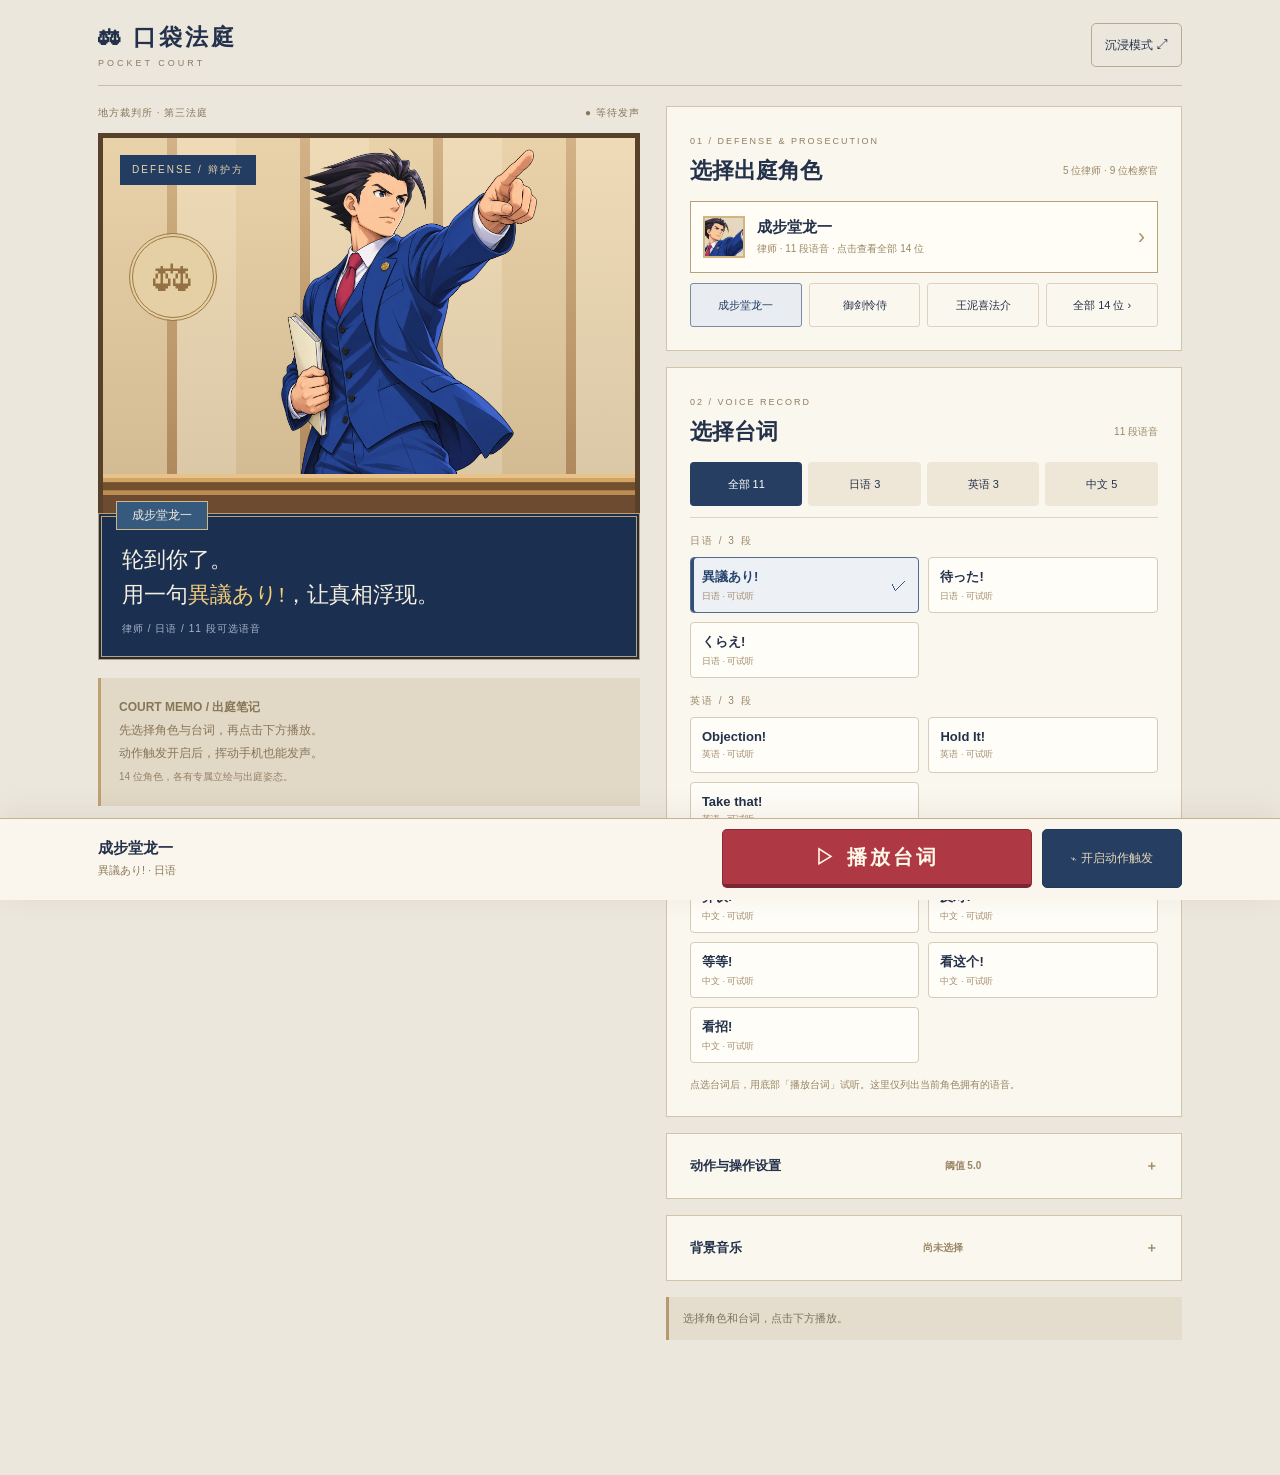
==== commit 7468c69e: "Add thirteen matching character portraits and face previews" ====
--- a/vibe-coding/index.html
+++ b/vibe-coding/index.html
@@ -13,7 +13,7 @@
 <script src="./app.js" defer></script>
 </head>
 <body>
-<main class="shell"><header><div><div class="brand">⚖ 口袋法庭</div><div class="sub">POCKET COURT</div></div><button class="outline" id="focus">沉浸模式 ⤢</button></header><div class="layout"><section class="stage-wrap"><div class="scene-meta"><span>地方裁判所 · 第三法庭</span><span id="stage-status">● 等待发声</span></div><div class="court" id="court"><div class="tag" id="role-tag">DEFENSE / 辩护方</div><img class="portrait" id="portrait" src="./assets/attorney.png" alt="成步堂风格概念立绘"><div class="placeholder" id="placeholder" hidden><strong id="monogram"></strong><p id="placeholder-name"></p><small>人物档案 · 立绘待补</small></div><div class="rail"></div></div><div class="dialogue"><span class="speaker" id="speaker"></span><p>轮到你了。<br>用一句<em id="dialogue-line"></em>，让真相浮现。</p><small id="dialogue-meta"></small></div><div class="stage-note"><b>COURT MEMO / 出庭笔记</b><br>先选择角色与台词，再点击下方播放。<br>动作触发开启后，挥动手机也能发声。<br><span class="tiny">成步堂使用概念立绘；其余角色以档案卡占位。</span></div></section><section class="controls"><div class="panel"><span class="eyebrow">01 / DEFENSE & PROSECUTION</span><div class="heading"><h1>选择出庭角色</h1><span class="count">5 位律师 · 9 位检察官</span></div><button id="choose-character" aria-haspopup="dialog" aria-controls="character-dialog" class="character-current"><span class="avatar" id="current-avatar"></span><span><strong id="current-name"></strong><small id="current-description"></small></span><span class="arrow">›</span></button><div class="quick" id="quick"></div></div><div class="panel"><span class="eyebrow">02 / VOICE RECORD</span><div class="heading"><h2>选择台词</h2><span class="count" id="voice-count"></span></div><div class="language-tabs" id="language-tabs"></div><div id="voice-groups"></div><p class="voice-help">点选台词后，用底部「播放台词」试听。这里仅列出当前角色拥有的语音。</p></div><details class="panel settings-panel" id="motion-settings"><summary>动作与操作设置 <span class="count" id="threshold-summary">阈值 5.0</span></summary><div class="setting-row"><label for="sensitivity">触发阈值<small>数值越低，越容易触发</small></label><b id="threshold-value">5.0</b></div><input id="sensitivity" class="range" type="range" min="0.2" max="80" step="0.2" value="5"><div class="tiny">轻微动作 <span style="float:right">用力挥动</span></div><div class="sensor-stats"><span id="sx">X 0.00</span><span id="sy">Y 0.00</span><span id="sz">Z 0.00</span><span id="peak">峰值 0.00</span></div><div class="secondary-grid"><button id="reset-peak">归零峰值</button><button id="simulate">模拟挥动</button></div><label class="setting-row"><span>桌面鼠标触发<small>Ctrl + Shift + Z 切换</small></span><input type="checkbox" id="mouse-mode"></label><label class="setting-row"><span>震动反馈<small>在支持的设备上配合语音震动</small></span><input type="checkbox" id="haptic" checked></label><div class="secondary-grid"><button id="clear-records">清除语音缓存</button><button id="reset-settings">恢复默认设置</button></div><p class="tiny">设置会保存在此浏览器。手机感应需要 HTTPS、设备支持和授权；也可以点击「模拟挥动」。</p></details><details class="panel settings-panel" id="music-settings"><summary>背景音乐 <span class="count" id="music-summary">尚未选择</span></summary><label class="file-pick">选择设备里的音乐，可多选<input id="music-files" type="file" accept="audio/*,.mp3,.m4a,.aac,.wav,.ogg,.opus,.flac" multiple></label><div class="track" id="track-name">未选择音乐</div><div class="music-controls"><button id="music-play" disabled>▷ 播放音乐</button><button id="music-next" disabled>下一首 ›</button><button id="music-clear" disabled>清空歌单</button></div><input class="range" id="music-seek" type="range" min="0" max="1000" value="0" disabled aria-label="音乐播放进度"><div class="music-time" id="music-time">--:-- / --:--</div><div class="music-bottom"><label><input type="checkbox" id="music-loop" checked> 循环</label><label>音量 <input id="music-volume" type="range" min="0" max="1" step="0.05" value="0.6"></label></div><label class="setting-row"><span>触发台词时播放背景音乐</span><input type="checkbox" id="auto-music"></label><p class="tiny" id="music-status">音频只在本机读取，不上传。离开页面后需重新选择。</p></details><div class="status" id="status" role="status" aria-live="polite">选择角色和台词，点击下方播放。</div></section></div></main><footer class="dock"><div class="dock-inner"><div class="dock-selection"><strong id="dock-character"></strong><span id="dock-voice"></span></div><div class="dock-buttons"><button id="play" class="play">▷ 播放台词</button><button id="arm" class="arm">⌁ 开启动作触发</button></div></div></footer><button class="restore" id="restore">退出沉浸模式</button><div class="overlay" id="character-dialog" hidden role="dialog" aria-modal="true" aria-labelledby="dialog-title"><div class="sheet"><div class="sheet-top"><div class="sheet-title"><div><span class="eyebrow">CHARACTER RECORD / 全部 14 位</span><h2 id="dialog-title">出庭人物名单</h2></div><button id="close-dialog" class="close" aria-label="关闭人物名单">×</button></div><input id="character-search" class="search" type="search" placeholder="搜索角色姓名…" aria-label="搜索角色"></div><div id="character-results" class="character-results"></div></div></div><div id="burst" class="burst" aria-hidden="true"><img id="burst-image" alt="台词效果"></div><audio id="voice-audio" preload="none"></audio><audio id="music-audio" preload="metadata"></audio>
+<main class="shell"><header><div><div class="brand">⚖ 口袋法庭</div><div class="sub">POCKET COURT</div></div><button class="outline" id="focus">沉浸模式 ⤢</button></header><div class="layout"><section class="stage-wrap"><div class="scene-meta"><span>地方裁判所 · 第三法庭</span><span id="stage-status">● 等待发声</span></div><div class="court" id="court"><div class="tag" id="role-tag">DEFENSE / 辩护方</div><img class="portrait" id="portrait" src="./assets/attorney.png" alt="成步堂龙一 · 法庭风格角色立绘"><div class="placeholder" id="placeholder" hidden><strong id="monogram"></strong><p id="placeholder-name"></p><small>人物档案 · 立绘暂未载入</small></div><div class="rail"></div></div><div class="dialogue"><span class="speaker" id="speaker"></span><p>轮到你了。<br>用一句<em id="dialogue-line"></em>，让真相浮现。</p><small id="dialogue-meta"></small></div><div class="stage-note"><b>COURT MEMO / 出庭笔记</b><br>先选择角色与台词，再点击下方播放。<br>动作触发开启后，挥动手机也能发声。<br><span class="tiny">14 位角色，各有专属立绘与出庭姿态。</span></div></section><section class="controls"><div class="panel"><span class="eyebrow">01 / DEFENSE & PROSECUTION</span><div class="heading"><h1>选择出庭角色</h1><span class="count">5 位律师 · 9 位检察官</span></div><button id="choose-character" aria-haspopup="dialog" aria-controls="character-dialog" class="character-current"><span class="avatar" id="current-avatar"></span><span><strong id="current-name"></strong><small id="current-description"></small></span><span class="arrow">›</span></button><div class="quick" id="quick"></div></div><div class="panel"><span class="eyebrow">02 / VOICE RECORD</span><div class="heading"><h2>选择台词</h2><span class="count" id="voice-count"></span></div><div class="language-tabs" id="language-tabs"></div><div id="voice-groups"></div><p class="voice-help">点选台词后，用底部「播放台词」试听。这里仅列出当前角色拥有的语音。</p></div><details class="panel settings-panel" id="motion-settings"><summary>动作与操作设置 <span class="count" id="threshold-summary">阈值 5.0</span></summary><div class="setting-row"><label for="sensitivity">触发阈值<small>数值越低，越容易触发</small></label><b id="threshold-value">5.0</b></div><input id="sensitivity" class="range" type="range" min="0.2" max="80" step="0.2" value="5"><div class="tiny">轻微动作 <span style="float:right">用力挥动</span></div><div class="sensor-stats"><span id="sx">X 0.00</span><span id="sy">Y 0.00</span><span id="sz">Z 0.00</span><span id="peak">峰值 0.00</span></div><div class="secondary-grid"><button id="reset-peak">归零峰值</button><button id="simulate">模拟挥动</button></div><label class="setting-row"><span>桌面鼠标触发<small>Ctrl + Shift + Z 切换</small></span><input type="checkbox" id="mouse-mode"></label><label class="setting-row"><span>震动反馈<small>在支持的设备上配合语音震动</small></span><input type="checkbox" id="haptic" checked></label><div class="secondary-grid"><button id="clear-records">清除语音缓存</button><button id="reset-settings">恢复默认设置</button></div><p class="tiny">设置会保存在此浏览器。手机感应需要 HTTPS、设备支持和授权；也可以点击「模拟挥动」。</p></details><details class="panel settings-panel" id="music-settings"><summary>背景音乐 <span class="count" id="music-summary">尚未选择</span></summary><label class="file-pick">选择设备里的音乐，可多选<input id="music-files" type="file" accept="audio/*,.mp3,.m4a,.aac,.wav,.ogg,.opus,.flac" multiple></label><div class="track" id="track-name">未选择音乐</div><div class="music-controls"><button id="music-play" disabled>▷ 播放音乐</button><button id="music-next" disabled>下一首 ›</button><button id="music-clear" disabled>清空歌单</button></div><input class="range" id="music-seek" type="range" min="0" max="1000" value="0" disabled aria-label="音乐播放进度"><div class="music-time" id="music-time">--:-- / --:--</div><div class="music-bottom"><label><input type="checkbox" id="music-loop" checked> 循环</label><label>音量 <input id="music-volume" type="range" min="0" max="1" step="0.05" value="0.6"></label></div><label class="setting-row"><span>触发台词时播放背景音乐</span><input type="checkbox" id="auto-music"></label><p class="tiny" id="music-status">音频只在本机读取，不上传。离开页面后需重新选择。</p></details><div class="status" id="status" role="status" aria-live="polite">选择角色和台词，点击下方播放。</div></section></div></main><footer class="dock"><div class="dock-inner"><div class="dock-selection"><strong id="dock-character"></strong><span id="dock-voice"></span></div><div class="dock-buttons"><button id="play" class="play">▷ 播放台词</button><button id="arm" class="arm">⌁ 开启动作触发</button></div></div></footer><button class="restore" id="restore">退出沉浸模式</button><div class="overlay" id="character-dialog" hidden role="dialog" aria-modal="true" aria-labelledby="dialog-title"><div class="sheet"><div class="sheet-top"><div class="sheet-title"><div><span class="eyebrow">CHARACTER RECORD / 全部 14 位</span><h2 id="dialog-title">出庭人物名单</h2></div><button id="close-dialog" class="close" aria-label="关闭人物名单">×</button></div><input id="character-search" class="search" type="search" placeholder="搜索角色姓名…" aria-label="搜索角色"></div><div id="character-results" class="character-results"></div></div></div><div id="burst" class="burst" aria-hidden="true"><img id="burst-image" alt="台词效果"></div><audio id="voice-audio" preload="none"></audio><audio id="music-audio" preload="metadata"></audio>
 
 <noscript>请启用 JavaScript 以选择角色和播放台词。</noscript>
 </body>
--- a/vibe-coding/styles.css
+++ b/vibe-coding/styles.css
@@ -17,3 +17,7 @@
 .music-controls{grid-template-columns:1fr 1fr 1fr}.file-pick:focus-within{outline:3px solid #c08636;outline-offset:3px}
 @media(max-width:740px){.outline{min-height:44px}.shell{padding-bottom:calc(126px + env(safe-area-inset-bottom))}.focus-mode .shell{padding-bottom:24px}.restore{top:max(12px,env(safe-area-inset-top))}.source-note{font-size:10px}}
 @media(max-width:350px){.character-grid{grid-template-columns:1fr}.music-controls{gap:5px}.music-controls button{font-size:11px}}
+
+/* Character portraits and compact face previews. */
+.avatar{position:relative;overflow:hidden;background:#e5d8c2}.avatar-letter{position:absolute;inset:0;display:grid;place-items:center}.avatar img{position:absolute;display:block;width:180%;height:270%;left:-40%;top:-5%;object-fit:cover;object-position:center top}
+@media(min-width:741px){.portrait{height:104%;bottom:-22px;right:-5%}}
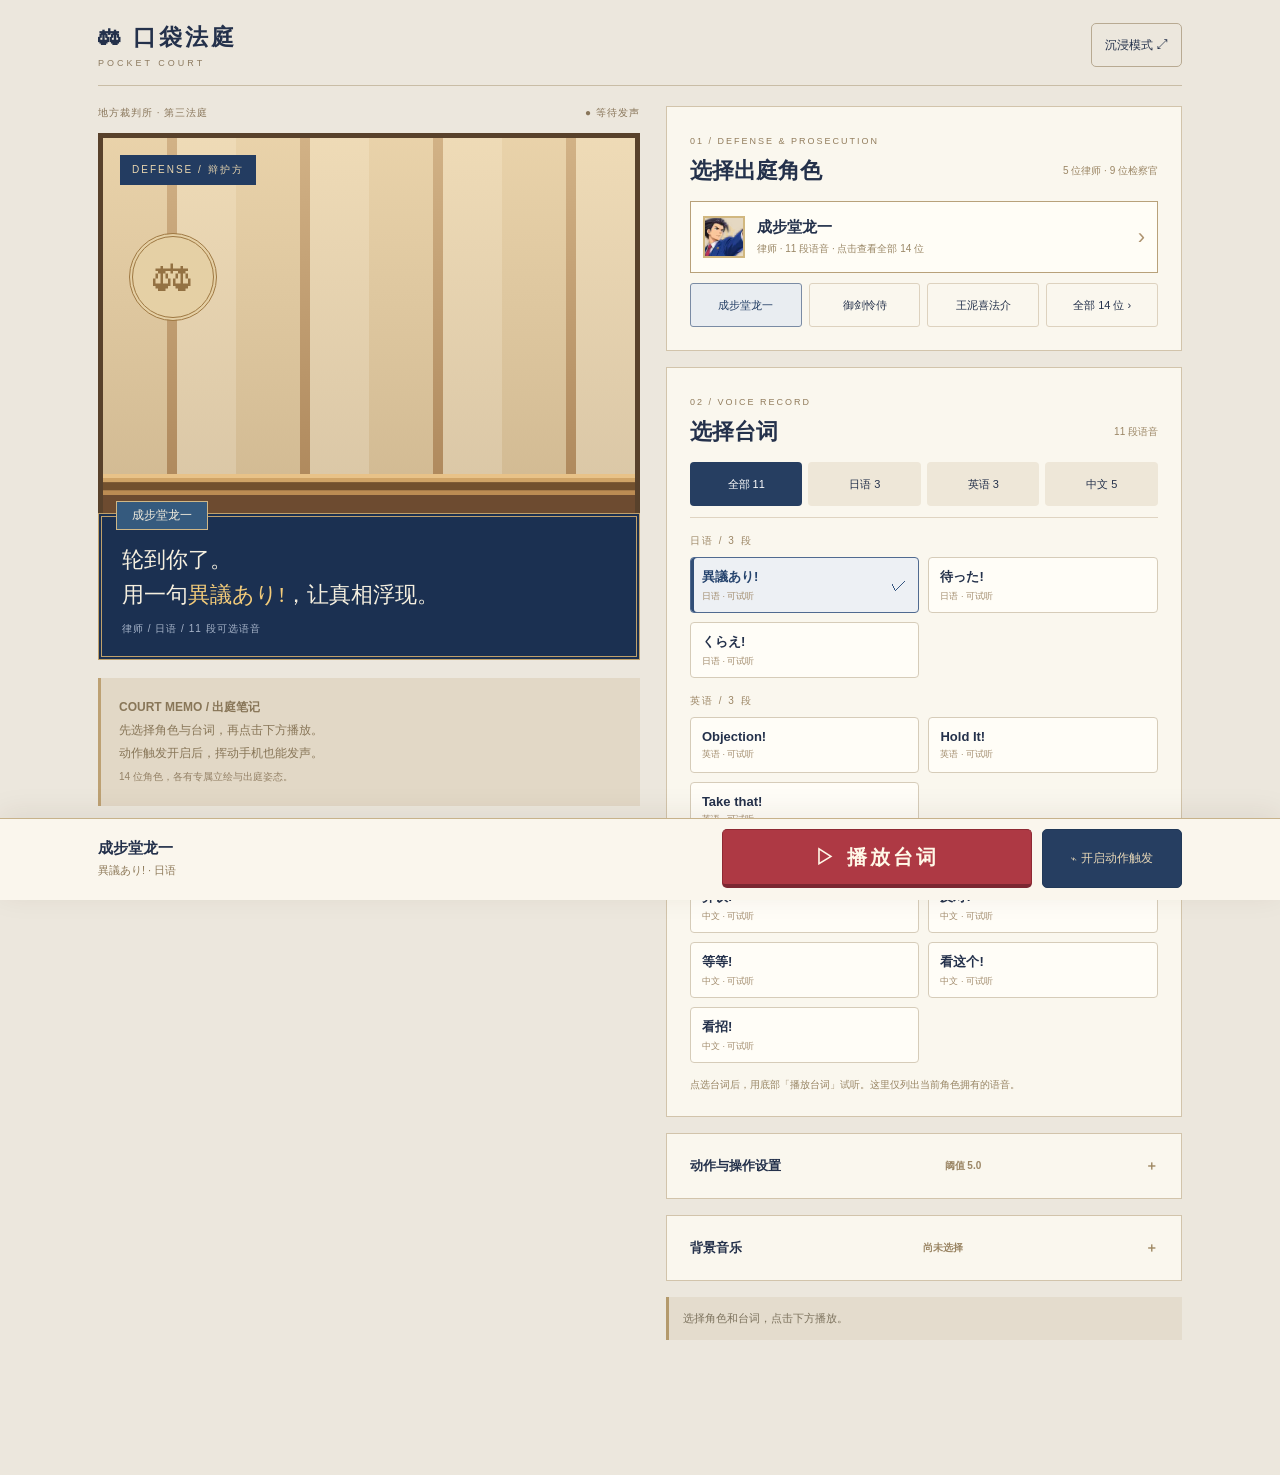
==== commit 54dab929: "Speed up portraits with sized WebP, inline previews and prioritized loading" ====
--- a/vibe-coding/index.html
+++ b/vibe-coding/index.html
@@ -8,12 +8,12 @@
 <title>口袋法庭 · Pocket Court</title>
 <link rel="manifest" href="./manifest.json">
 <link rel="icon" href="../img/badge.png">
-<link rel="stylesheet" href="./styles.css">
-<script src="./catalog.js" defer></script>
-<script src="./app.js" defer></script>
+<link rel="stylesheet" href="./styles.css?v=portraits-fast-v1">
+<script src="./catalog.js?v=portraits-fast-v1" defer></script>
+<script src="./app.js?v=portraits-fast-v1" defer></script>
 </head>
 <body>
-<main class="shell"><header><div><div class="brand">⚖ 口袋法庭</div><div class="sub">POCKET COURT</div></div><button class="outline" id="focus">沉浸模式 ⤢</button></header><div class="layout"><section class="stage-wrap"><div class="scene-meta"><span>地方裁判所 · 第三法庭</span><span id="stage-status">● 等待发声</span></div><div class="court" id="court"><div class="tag" id="role-tag">DEFENSE / 辩护方</div><img class="portrait" id="portrait" src="./assets/attorney.png" alt="成步堂龙一 · 法庭风格角色立绘"><div class="placeholder" id="placeholder" hidden><strong id="monogram"></strong><p id="placeholder-name"></p><small>人物档案 · 立绘暂未载入</small></div><div class="rail"></div></div><div class="dialogue"><span class="speaker" id="speaker"></span><p>轮到你了。<br>用一句<em id="dialogue-line"></em>，让真相浮现。</p><small id="dialogue-meta"></small></div><div class="stage-note"><b>COURT MEMO / 出庭笔记</b><br>先选择角色与台词，再点击下方播放。<br>动作触发开启后，挥动手机也能发声。<br><span class="tiny">14 位角色，各有专属立绘与出庭姿态。</span></div></section><section class="controls"><div class="panel"><span class="eyebrow">01 / DEFENSE & PROSECUTION</span><div class="heading"><h1>选择出庭角色</h1><span class="count">5 位律师 · 9 位检察官</span></div><button id="choose-character" aria-haspopup="dialog" aria-controls="character-dialog" class="character-current"><span class="avatar" id="current-avatar"></span><span><strong id="current-name"></strong><small id="current-description"></small></span><span class="arrow">›</span></button><div class="quick" id="quick"></div></div><div class="panel"><span class="eyebrow">02 / VOICE RECORD</span><div class="heading"><h2>选择台词</h2><span class="count" id="voice-count"></span></div><div class="language-tabs" id="language-tabs"></div><div id="voice-groups"></div><p class="voice-help">点选台词后，用底部「播放台词」试听。这里仅列出当前角色拥有的语音。</p></div><details class="panel settings-panel" id="motion-settings"><summary>动作与操作设置 <span class="count" id="threshold-summary">阈值 5.0</span></summary><div class="setting-row"><label for="sensitivity">触发阈值<small>数值越低，越容易触发</small></label><b id="threshold-value">5.0</b></div><input id="sensitivity" class="range" type="range" min="0.2" max="80" step="0.2" value="5"><div class="tiny">轻微动作 <span style="float:right">用力挥动</span></div><div class="sensor-stats"><span id="sx">X 0.00</span><span id="sy">Y 0.00</span><span id="sz">Z 0.00</span><span id="peak">峰值 0.00</span></div><div class="secondary-grid"><button id="reset-peak">归零峰值</button><button id="simulate">模拟挥动</button></div><label class="setting-row"><span>桌面鼠标触发<small>Ctrl + Shift + Z 切换</small></span><input type="checkbox" id="mouse-mode"></label><label class="setting-row"><span>震动反馈<small>在支持的设备上配合语音震动</small></span><input type="checkbox" id="haptic" checked></label><div class="secondary-grid"><button id="clear-records">清除语音缓存</button><button id="reset-settings">恢复默认设置</button></div><p class="tiny">设置会保存在此浏览器。手机感应需要 HTTPS、设备支持和授权；也可以点击「模拟挥动」。</p></details><details class="panel settings-panel" id="music-settings"><summary>背景音乐 <span class="count" id="music-summary">尚未选择</span></summary><label class="file-pick">选择设备里的音乐，可多选<input id="music-files" type="file" accept="audio/*,.mp3,.m4a,.aac,.wav,.ogg,.opus,.flac" multiple></label><div class="track" id="track-name">未选择音乐</div><div class="music-controls"><button id="music-play" disabled>▷ 播放音乐</button><button id="music-next" disabled>下一首 ›</button><button id="music-clear" disabled>清空歌单</button></div><input class="range" id="music-seek" type="range" min="0" max="1000" value="0" disabled aria-label="音乐播放进度"><div class="music-time" id="music-time">--:-- / --:--</div><div class="music-bottom"><label><input type="checkbox" id="music-loop" checked> 循环</label><label>音量 <input id="music-volume" type="range" min="0" max="1" step="0.05" value="0.6"></label></div><label class="setting-row"><span>触发台词时播放背景音乐</span><input type="checkbox" id="auto-music"></label><p class="tiny" id="music-status">音频只在本机读取，不上传。离开页面后需重新选择。</p></details><div class="status" id="status" role="status" aria-live="polite">选择角色和台词，点击下方播放。</div></section></div></main><footer class="dock"><div class="dock-inner"><div class="dock-selection"><strong id="dock-character"></strong><span id="dock-voice"></span></div><div class="dock-buttons"><button id="play" class="play">▷ 播放台词</button><button id="arm" class="arm">⌁ 开启动作触发</button></div></div></footer><button class="restore" id="restore">退出沉浸模式</button><div class="overlay" id="character-dialog" hidden role="dialog" aria-modal="true" aria-labelledby="dialog-title"><div class="sheet"><div class="sheet-top"><div class="sheet-title"><div><span class="eyebrow">CHARACTER RECORD / 全部 14 位</span><h2 id="dialog-title">出庭人物名单</h2></div><button id="close-dialog" class="close" aria-label="关闭人物名单">×</button></div><input id="character-search" class="search" type="search" placeholder="搜索角色姓名…" aria-label="搜索角色"></div><div id="character-results" class="character-results"></div></div></div><div id="burst" class="burst" aria-hidden="true"><img id="burst-image" alt="台词效果"></div><audio id="voice-audio" preload="none"></audio><audio id="music-audio" preload="metadata"></audio>
+<main class="shell"><header><div><div class="brand">⚖ 口袋法庭</div><div class="sub">POCKET COURT</div></div><button class="outline" id="focus">沉浸模式 ⤢</button></header><div class="layout"><section class="stage-wrap"><div class="scene-meta"><span>地方裁判所 · 第三法庭</span><span id="stage-status">● 等待发声</span></div><div class="court" id="court"><div class="tag" id="role-tag">DEFENSE / 辩护方</div><img class="portrait" id="portrait" decoding="async" fetchpriority="high" alt="成步堂龙一 · 法庭风格角色立绘"><div class="placeholder" id="placeholder" hidden><strong id="monogram"></strong><p id="placeholder-name"></p><small>人物档案 · 立绘暂未载入</small></div><div class="rail"></div></div><div class="dialogue"><span class="speaker" id="speaker"></span><p>轮到你了。<br>用一句<em id="dialogue-line"></em>，让真相浮现。</p><small id="dialogue-meta"></small></div><div class="stage-note"><b>COURT MEMO / 出庭笔记</b><br>先选择角色与台词，再点击下方播放。<br>动作触发开启后，挥动手机也能发声。<br><span class="tiny">14 位角色，各有专属立绘与出庭姿态。</span></div></section><section class="controls"><div class="panel"><span class="eyebrow">01 / DEFENSE & PROSECUTION</span><div class="heading"><h1>选择出庭角色</h1><span class="count">5 位律师 · 9 位检察官</span></div><button id="choose-character" aria-haspopup="dialog" aria-controls="character-dialog" class="character-current"><span class="avatar" id="current-avatar"></span><span><strong id="current-name"></strong><small id="current-description"></small></span><span class="arrow">›</span></button><div class="quick" id="quick"></div></div><div class="panel"><span class="eyebrow">02 / VOICE RECORD</span><div class="heading"><h2>选择台词</h2><span class="count" id="voice-count"></span></div><div class="language-tabs" id="language-tabs"></div><div id="voice-groups"></div><p class="voice-help">点选台词后，用底部「播放台词」试听。这里仅列出当前角色拥有的语音。</p></div><details class="panel settings-panel" id="motion-settings"><summary>动作与操作设置 <span class="count" id="threshold-summary">阈值 5.0</span></summary><div class="setting-row"><label for="sensitivity">触发阈值<small>数值越低，越容易触发</small></label><b id="threshold-value">5.0</b></div><input id="sensitivity" class="range" type="range" min="0.2" max="80" step="0.2" value="5"><div class="tiny">轻微动作 <span style="float:right">用力挥动</span></div><div class="sensor-stats"><span id="sx">X 0.00</span><span id="sy">Y 0.00</span><span id="sz">Z 0.00</span><span id="peak">峰值 0.00</span></div><div class="secondary-grid"><button id="reset-peak">归零峰值</button><button id="simulate">模拟挥动</button></div><label class="setting-row"><span>桌面鼠标触发<small>Ctrl + Shift + Z 切换</small></span><input type="checkbox" id="mouse-mode"></label><label class="setting-row"><span>震动反馈<small>在支持的设备上配合语音震动</small></span><input type="checkbox" id="haptic" checked></label><div class="secondary-grid"><button id="clear-records">清除语音缓存</button><button id="reset-settings">恢复默认设置</button></div><p class="tiny">设置会保存在此浏览器。手机感应需要 HTTPS、设备支持和授权；也可以点击「模拟挥动」。</p></details><details class="panel settings-panel" id="music-settings"><summary>背景音乐 <span class="count" id="music-summary">尚未选择</span></summary><label class="file-pick">选择设备里的音乐，可多选<input id="music-files" type="file" accept="audio/*,.mp3,.m4a,.aac,.wav,.ogg,.opus,.flac" multiple></label><div class="track" id="track-name">未选择音乐</div><div class="music-controls"><button id="music-play" disabled>▷ 播放音乐</button><button id="music-next" disabled>下一首 ›</button><button id="music-clear" disabled>清空歌单</button></div><input class="range" id="music-seek" type="range" min="0" max="1000" value="0" disabled aria-label="音乐播放进度"><div class="music-time" id="music-time">--:-- / --:--</div><div class="music-bottom"><label><input type="checkbox" id="music-loop" checked> 循环</label><label>音量 <input id="music-volume" type="range" min="0" max="1" step="0.05" value="0.6"></label></div><label class="setting-row"><span>触发台词时播放背景音乐</span><input type="checkbox" id="auto-music"></label><p class="tiny" id="music-status">音频只在本机读取，不上传。离开页面后需重新选择。</p></details><div class="status" id="status" role="status" aria-live="polite">选择角色和台词，点击下方播放。</div></section></div></main><footer class="dock"><div class="dock-inner"><div class="dock-selection"><strong id="dock-character"></strong><span id="dock-voice"></span></div><div class="dock-buttons"><button id="play" class="play">▷ 播放台词</button><button id="arm" class="arm">⌁ 开启动作触发</button></div></div></footer><button class="restore" id="restore">退出沉浸模式</button><div class="overlay" id="character-dialog" hidden role="dialog" aria-modal="true" aria-labelledby="dialog-title"><div class="sheet"><div class="sheet-top"><div class="sheet-title"><div><span class="eyebrow">CHARACTER RECORD / 全部 14 位</span><h2 id="dialog-title">出庭人物名单</h2></div><button id="close-dialog" class="close" aria-label="关闭人物名单">×</button></div><input id="character-search" class="search" type="search" placeholder="搜索角色姓名…" aria-label="搜索角色"></div><div id="character-results" class="character-results"></div></div></div><div id="burst" class="burst" aria-hidden="true"><img id="burst-image" alt="台词效果"></div><audio id="voice-audio" preload="none"></audio><audio id="music-audio" preload="metadata"></audio>
 
 <noscript>请启用 JavaScript 以选择角色和播放台词。</noscript>
 </body>
--- a/vibe-coding/styles.css
+++ b/vibe-coding/styles.css
@@ -21,3 +21,5 @@
 /* Character portraits and compact face previews. */
 .avatar{position:relative;overflow:hidden;background:#e5d8c2}.avatar-letter{position:absolute;inset:0;display:grid;place-items:center}.avatar img{position:absolute;display:block;width:180%;height:270%;left:-40%;top:-5%;object-fit:cover;object-position:center top}
 @media(min-width:741px){.portrait{height:104%;bottom:-22px;right:-5%}}
+.portrait-preview{filter:blur(1.5px)}
+.avatar img[hidden]{display:none}
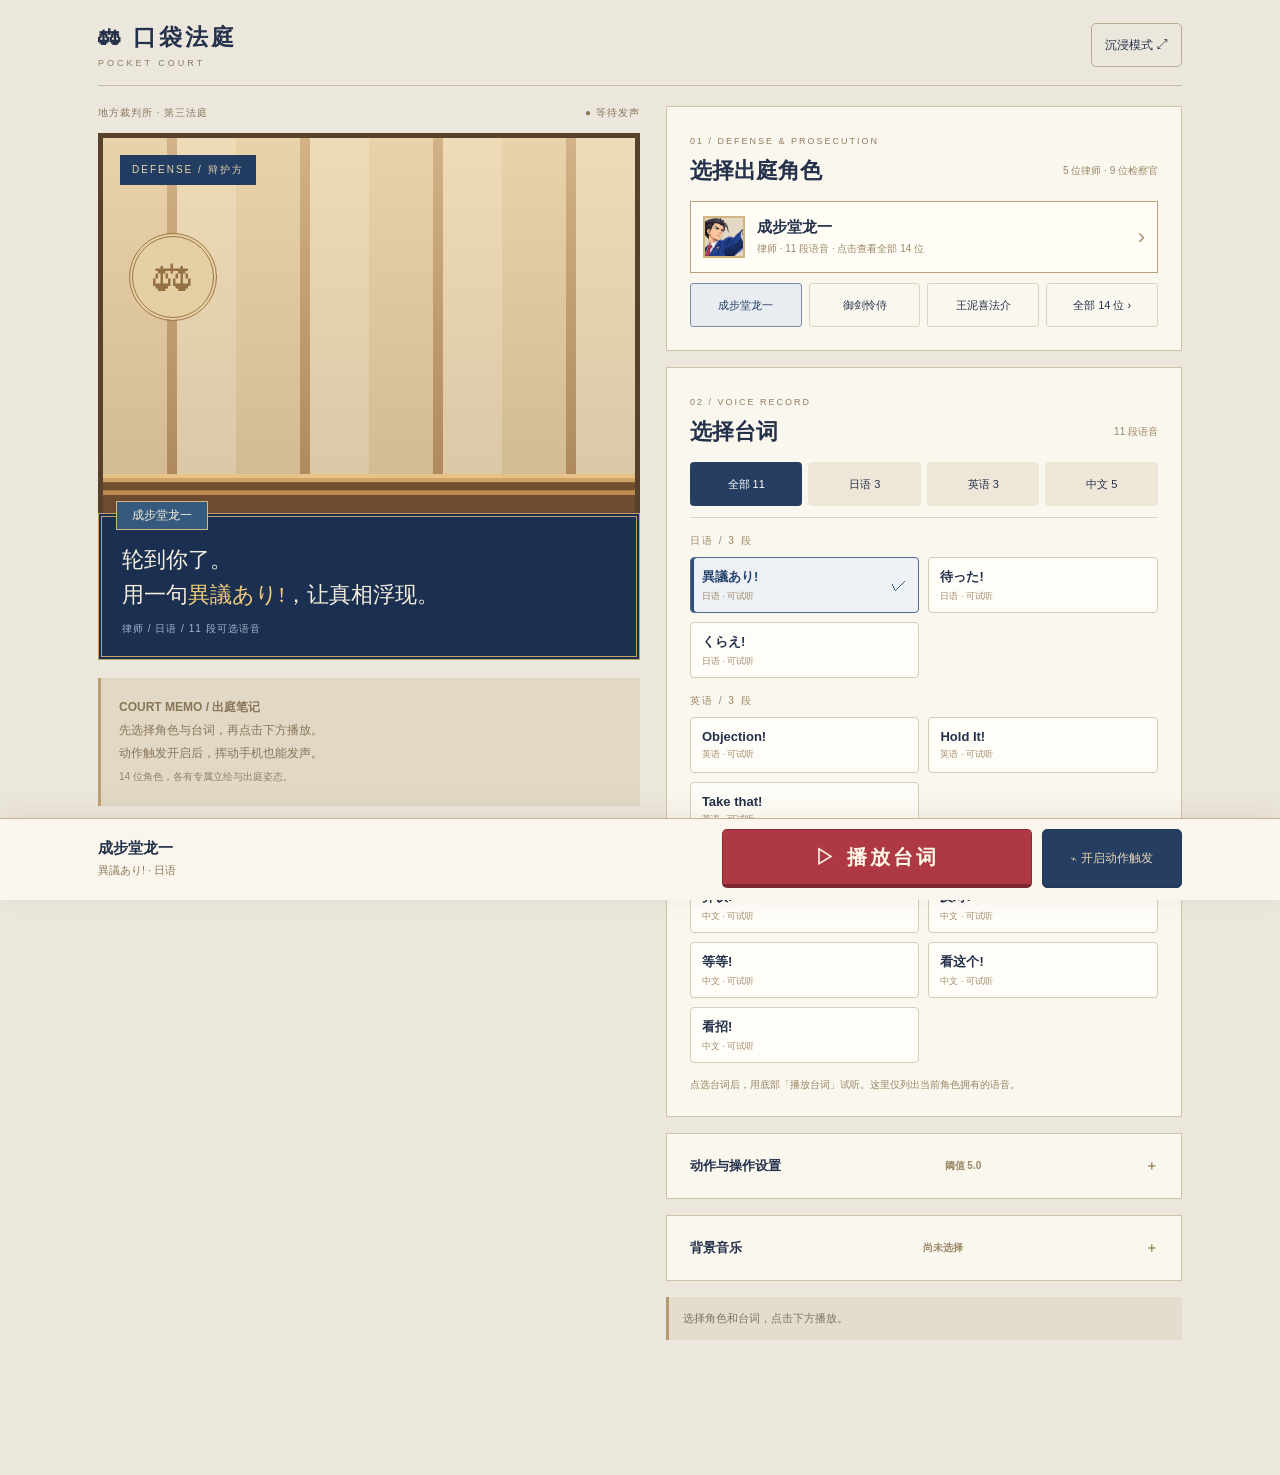
==== commit 75b1abfb: "Load all character avatars from one compact shared atlas" ====
--- a/vibe-coding/index.html
+++ b/vibe-coding/index.html
@@ -8,9 +8,9 @@
 <title>口袋法庭 · Pocket Court</title>
 <link rel="manifest" href="./manifest.json">
 <link rel="icon" href="../img/badge.png">
-<link rel="stylesheet" href="./styles.css?v=portraits-fast-v1">
-<script src="./catalog.js?v=portraits-fast-v1" defer></script>
-<script src="./app.js?v=portraits-fast-v1" defer></script>
+<link rel="stylesheet" href="./styles.css?v=portraits-fast-v2">
+<script src="./catalog.js?v=portraits-fast-v2" defer></script>
+<script src="./app.js?v=portraits-fast-v2" defer></script>
 </head>
 <body>
 <main class="shell"><header><div><div class="brand">⚖ 口袋法庭</div><div class="sub">POCKET COURT</div></div><button class="outline" id="focus">沉浸模式 ⤢</button></header><div class="layout"><section class="stage-wrap"><div class="scene-meta"><span>地方裁判所 · 第三法庭</span><span id="stage-status">● 等待发声</span></div><div class="court" id="court"><div class="tag" id="role-tag">DEFENSE / 辩护方</div><img class="portrait" id="portrait" decoding="async" fetchpriority="high" alt="成步堂龙一 · 法庭风格角色立绘"><div class="placeholder" id="placeholder" hidden><strong id="monogram"></strong><p id="placeholder-name"></p><small>人物档案 · 立绘暂未载入</small></div><div class="rail"></div></div><div class="dialogue"><span class="speaker" id="speaker"></span><p>轮到你了。<br>用一句<em id="dialogue-line"></em>，让真相浮现。</p><small id="dialogue-meta"></small></div><div class="stage-note"><b>COURT MEMO / 出庭笔记</b><br>先选择角色与台词，再点击下方播放。<br>动作触发开启后，挥动手机也能发声。<br><span class="tiny">14 位角色，各有专属立绘与出庭姿态。</span></div></section><section class="controls"><div class="panel"><span class="eyebrow">01 / DEFENSE & PROSECUTION</span><div class="heading"><h1>选择出庭角色</h1><span class="count">5 位律师 · 9 位检察官</span></div><button id="choose-character" aria-haspopup="dialog" aria-controls="character-dialog" class="character-current"><span class="avatar" id="current-avatar"></span><span><strong id="current-name"></strong><small id="current-description"></small></span><span class="arrow">›</span></button><div class="quick" id="quick"></div></div><div class="panel"><span class="eyebrow">02 / VOICE RECORD</span><div class="heading"><h2>选择台词</h2><span class="count" id="voice-count"></span></div><div class="language-tabs" id="language-tabs"></div><div id="voice-groups"></div><p class="voice-help">点选台词后，用底部「播放台词」试听。这里仅列出当前角色拥有的语音。</p></div><details class="panel settings-panel" id="motion-settings"><summary>动作与操作设置 <span class="count" id="threshold-summary">阈值 5.0</span></summary><div class="setting-row"><label for="sensitivity">触发阈值<small>数值越低，越容易触发</small></label><b id="threshold-value">5.0</b></div><input id="sensitivity" class="range" type="range" min="0.2" max="80" step="0.2" value="5"><div class="tiny">轻微动作 <span style="float:right">用力挥动</span></div><div class="sensor-stats"><span id="sx">X 0.00</span><span id="sy">Y 0.00</span><span id="sz">Z 0.00</span><span id="peak">峰值 0.00</span></div><div class="secondary-grid"><button id="reset-peak">归零峰值</button><button id="simulate">模拟挥动</button></div><label class="setting-row"><span>桌面鼠标触发<small>Ctrl + Shift + Z 切换</small></span><input type="checkbox" id="mouse-mode"></label><label class="setting-row"><span>震动反馈<small>在支持的设备上配合语音震动</small></span><input type="checkbox" id="haptic" checked></label><div class="secondary-grid"><button id="clear-records">清除语音缓存</button><button id="reset-settings">恢复默认设置</button></div><p class="tiny">设置会保存在此浏览器。手机感应需要 HTTPS、设备支持和授权；也可以点击「模拟挥动」。</p></details><details class="panel settings-panel" id="music-settings"><summary>背景音乐 <span class="count" id="music-summary">尚未选择</span></summary><label class="file-pick">选择设备里的音乐，可多选<input id="music-files" type="file" accept="audio/*,.mp3,.m4a,.aac,.wav,.ogg,.opus,.flac" multiple></label><div class="track" id="track-name">未选择音乐</div><div class="music-controls"><button id="music-play" disabled>▷ 播放音乐</button><button id="music-next" disabled>下一首 ›</button><button id="music-clear" disabled>清空歌单</button></div><input class="range" id="music-seek" type="range" min="0" max="1000" value="0" disabled aria-label="音乐播放进度"><div class="music-time" id="music-time">--:-- / --:--</div><div class="music-bottom"><label><input type="checkbox" id="music-loop" checked> 循环</label><label>音量 <input id="music-volume" type="range" min="0" max="1" step="0.05" value="0.6"></label></div><label class="setting-row"><span>触发台词时播放背景音乐</span><input type="checkbox" id="auto-music"></label><p class="tiny" id="music-status">音频只在本机读取，不上传。离开页面后需重新选择。</p></details><div class="status" id="status" role="status" aria-live="polite">选择角色和台词，点击下方播放。</div></section></div></main><footer class="dock"><div class="dock-inner"><div class="dock-selection"><strong id="dock-character"></strong><span id="dock-voice"></span></div><div class="dock-buttons"><button id="play" class="play">▷ 播放台词</button><button id="arm" class="arm">⌁ 开启动作触发</button></div></div></footer><button class="restore" id="restore">退出沉浸模式</button><div class="overlay" id="character-dialog" hidden role="dialog" aria-modal="true" aria-labelledby="dialog-title"><div class="sheet"><div class="sheet-top"><div class="sheet-title"><div><span class="eyebrow">CHARACTER RECORD / 全部 14 位</span><h2 id="dialog-title">出庭人物名单</h2></div><button id="close-dialog" class="close" aria-label="关闭人物名单">×</button></div><input id="character-search" class="search" type="search" placeholder="搜索角色姓名…" aria-label="搜索角色"></div><div id="character-results" class="character-results"></div></div></div><div id="burst" class="burst" aria-hidden="true"><img id="burst-image" alt="台词效果"></div><audio id="voice-audio" preload="none"></audio><audio id="music-audio" preload="metadata"></audio>
--- a/vibe-coding/styles.css
+++ b/vibe-coding/styles.css
@@ -23,3 +23,5 @@
 @media(min-width:741px){.portrait{height:104%;bottom:-22px;right:-5%}}
 .portrait-preview{filter:blur(1.5px)}
 .avatar img[hidden]{display:none}
+.avatar-sprite{position:absolute;inset:0;background-size:700% 200%;background-repeat:no-repeat;background-color:#e5d8c2}.avatar-sprite[hidden]{display:none}
+.character-choice .avatar-sprite{left:-3px;right:-3px}
